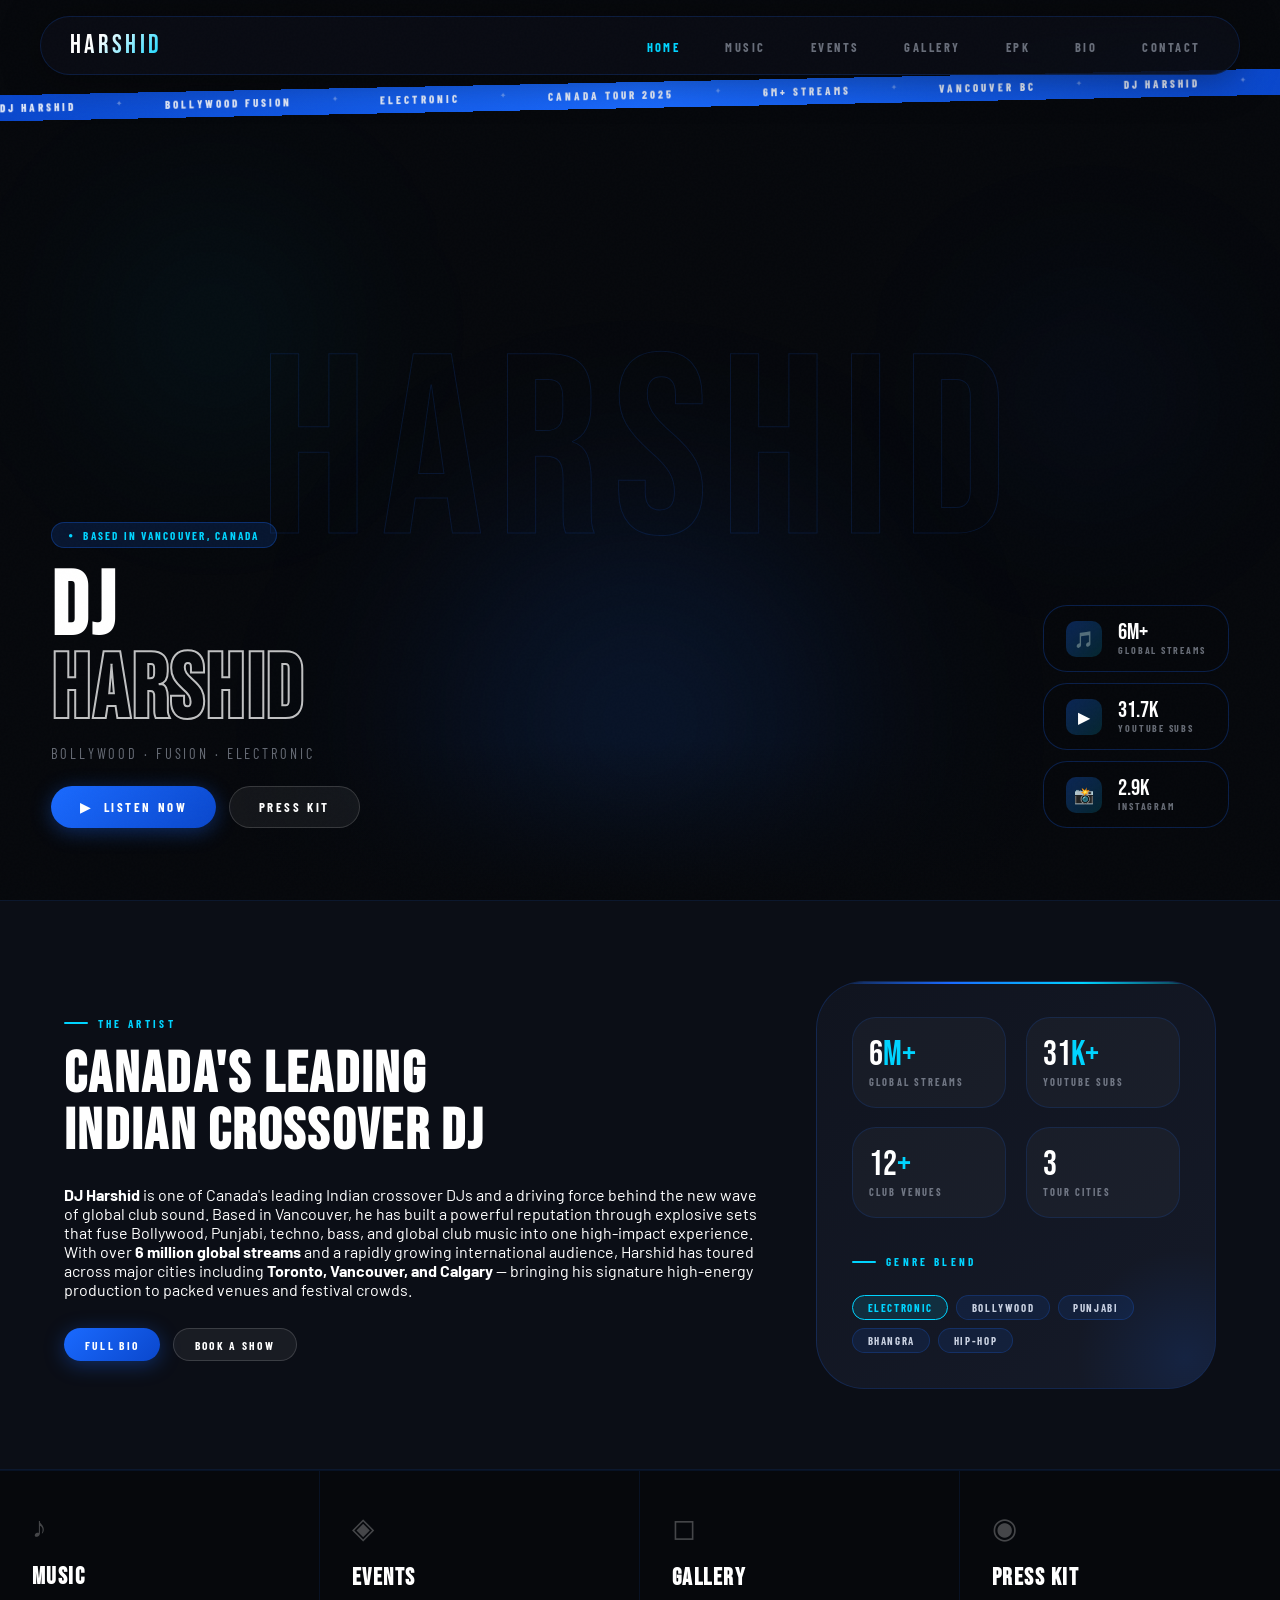
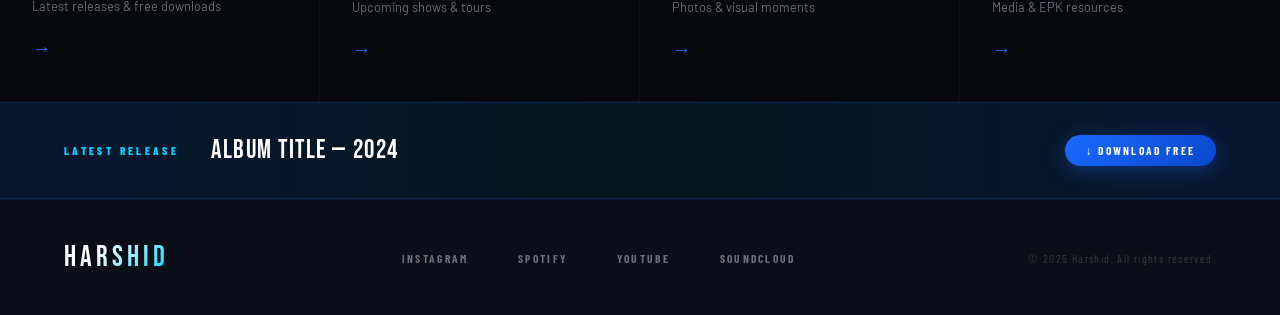
==== index.html @ 69c8a16d "Update index.html" ====
<!DOCTYPE html>
<html lang="en">
<head>
  <meta charset="UTF-8"/>
  <meta name="viewport" content="width=device-width, initial-scale=1.0"/>
  <title>HARSHID — Official</title>
  <link rel="preconnect" href="https://fonts.googleapis.com">
  <link href="https://fonts.googleapis.com/css2?family=Bebas+Neue&family=Barlow+Condensed:ital,wght@0,300;0,400;0,700;0,900;1,700&family=Barlow:wght@300;400;500;600&display=swap" rel="stylesheet">
  <style>
    :root {
      --black:  #06080c;
      --dark1:  #0b0e16;
      --dark2:  #10141f;
      --dark3:  #151a28;
      --blue:   #1a6aff;
      --blue2:  #0a47cc;
      --cyan:   #00d4ff;
      --white:  #ffffff;
      --off:    #c8d0e0;
      --dim:    rgba(200,208,224,0.5);
      --r-sm: 16px; --r-md: 24px; --r-lg: 32px; --r-xl: 48px;
    }

    *, *::before, *::after { box-sizing: border-box; margin: 0; padding: 0; }
    html { scroll-behavior: smooth; }

    body {
      background: var(--black);
      color: var(--white);
      font-family: 'Barlow', sans-serif;
      overflow-x: hidden;
      -webkit-font-smoothing: antialiased;
    }

    body::after {
      content: '';
      position: fixed; inset: 0;
      background-image: url("data:image/svg+xml,%3Csvg viewBox='0 0 512 512' xmlns='http://www.w3.org/2000/svg'%3E%3Cfilter id='n'%3E%3CfeTurbulence type='fractalNoise' baseFrequency='0.8' numOctaves='4' stitchTiles='stitch'/%3E%3C/filter%3E%3Crect width='100%25' height='100%25' filter='url(%23n)' opacity='0.035'/%3E%3C/svg%3E");
      pointer-events: none; z-index: 9999; opacity: 0.45;
    }

    /* ── NAVBAR ── */
    nav { position: fixed; top: 0; left: 0; right: 0; z-index: 1000; padding: 1rem 2rem; }
    .nav-inner {
      max-width: 1200px; margin: 0 auto;
      background: rgba(11,14,22,0.78);
      backdrop-filter: blur(28px); -webkit-backdrop-filter: blur(28px);
      border: 1px solid rgba(26,106,255,0.18);
      border-radius: var(--r-xl);
      padding: .8rem 1.8rem;
      display: flex; align-items: center; justify-content: space-between;
      box-shadow: 0 4px 40px rgba(0,0,0,0.4);
    }
    .nav-logo { font-family: 'Bebas Neue', sans-serif; font-size: 1.6rem; letter-spacing: 0.14em; background: linear-gradient(135deg, #fff 30%, var(--cyan)); -webkit-background-clip: text; -webkit-text-fill-color: transparent; background-clip: text; }
    .nav-links { display: flex; gap: 1.6rem; list-style: none; }
    .nav-links a { text-decoration: none; color: var(--dim); font-family: 'Barlow Condensed', sans-serif; font-size: 0.78rem; font-weight: 700; letter-spacing: 0.2em; text-transform: uppercase; transition: color .2s; padding: .3rem .6rem; border-radius: 8px; }
    .nav-links a:hover { color: var(--white); background: rgba(255,255,255,0.05); }
    .nav-links a.active { color: var(--cyan); }
    .nav-toggle { display: none; background: rgba(255,255,255,0.06); border: 1px solid rgba(255,255,255,0.1); border-radius: 12px; color: var(--white); font-size: 1.1rem; padding: .4rem .7rem; cursor: pointer; }

    /* ══════════════════════════════
       HERO — full screen video bg
    ══════════════════════════════ */
    .hero {
      position: relative;
      min-height: 100vh;
      display: flex;
      align-items: flex-end;
      overflow: hidden;
    }

    /* VIDEO fills entire hero */
    .hero-video {
      position: absolute; inset: 0; z-index: 0;
    }
    .hero-video video {
      width: 100%; height: 100%;
      object-fit: cover;
      display: block;
    }
    /* placeholder shown when no video file is set */
    .hero-video-placeholder {
      position: absolute; inset: 0;
      background: linear-gradient(160deg, #0b0e16 0%, #0d1020 40%, #0a0f1e 100%);
      display: flex; flex-direction: column;
      align-items: center; justify-content: center; gap: 1rem;
    }
    .hero-video-placeholder .ph-icon { font-size: 3.5rem; opacity: 0.12; }
    .hero-video-placeholder .ph-text {
      font-family: 'Barlow Condensed', sans-serif;
      font-size: 0.65rem; letter-spacing: 0.3em;
      text-transform: uppercase; color: rgba(255,255,255,0.15);
    }

    /* dark gradient overlay so text stays readable */
    .hero-overlay {
      position: absolute; inset: 0; z-index: 1;
      background:
        linear-gradient(to top,  rgba(6,8,12,0.92) 0%,  rgba(6,8,12,0.55) 45%, rgba(6,8,12,0.2) 100%),
        linear-gradient(to right, rgba(6,8,12,0.7) 0%, transparent 50%),
        linear-gradient(to left,  rgba(6,8,12,0.6) 0%, transparent 50%);
    }

    /* ambient blobs on top of video */
    .blob { position: absolute; border-radius: 50%; filter: blur(90px); pointer-events: none; }
    .blob-1 { width: 600px; height: 600px; background: radial-gradient(circle, rgba(26,106,255,0.18) 0%, transparent 70%); bottom: -120px; left: 50%; transform: translateX(-50%); z-index: 2; }
    .blob-2 { width: 300px; height: 300px; background: radial-gradient(circle, rgba(0,212,255,0.1) 0%, transparent 70%); top: 20%; left: 5%; z-index: 2; animation: blobDrift 8s ease-in-out infinite alternate; }
    .blob-3 { width: 250px; height: 250px; background: radial-gradient(circle, rgba(26,106,255,0.12) 0%, transparent 70%); top: 30%; right: 5%; z-index: 2; animation: blobDrift 10s ease-in-out infinite alternate-reverse; }
    @keyframes blobDrift { from { transform: translateY(0) scale(1); } to { transform: translateY(-30px) scale(1.05); } }

    /* ghost background name */
    .hero-bg-name {
      position: absolute; top: 50%; left: 50%;
      transform: translate(-50%, -48%);
      font-family: 'Bebas Neue', sans-serif;
      font-size: clamp(100px, 20vw, 260px);
      color: transparent;
      -webkit-text-stroke: 1px rgba(26,106,255,0.14);
      white-space: nowrap; pointer-events: none; z-index: 3;
      letter-spacing: 0.05em; animation: bgIn 1.4s .1s both;
    }
    @keyframes bgIn { from { opacity: 0; letter-spacing: 0.25em; } to { opacity: 1; letter-spacing: 0.05em; } }

    /* marquee */
    .marquee-wrap { position: absolute; top: 82px; left: 0; right: 0; overflow: hidden; z-index: 10; transform: rotate(-1.2deg); }
    .marquee-inner { background: linear-gradient(90deg, var(--blue2), var(--blue), var(--blue2)); padding: .4rem 0; }
    .marquee-track { display: flex; gap: 2.5rem; animation: scroll 22s linear infinite; white-space: nowrap; width: max-content; }
    .marquee-track span { font-family: 'Barlow Condensed', sans-serif; font-size: 0.68rem; font-weight: 800; letter-spacing: 0.28em; text-transform: uppercase; color: rgba(255,255,255,0.9); flex-shrink: 0; }
    .marquee-track .dot { color: rgba(255,255,255,0.35); font-size: 0.45rem; }
    @keyframes scroll { from { transform: translateX(0); } to { transform: translateX(-50%); } }

    /* LEFT panel — text over video */
    .hero-left { position: relative; z-index: 5; padding: 0 4vw 8vh; animation: slideL 1s .7s both; }
    @keyframes slideL { from { opacity: 0; transform: translateX(-24px); } to { opacity: 1; transform: translateX(0); } }
    .hero-tag { display: inline-flex; align-items: center; gap: .5rem; background: rgba(26,106,255,0.15); border: 1px solid rgba(26,106,255,0.3); border-radius: 100px; padding: .35rem 1rem; font-family: 'Barlow Condensed', sans-serif; font-size: 0.7rem; font-weight: 700; letter-spacing: 0.2em; text-transform: uppercase; color: var(--cyan); margin-bottom: 1.2rem; }
    .hero-tag::before { content: '●'; font-size: 0.5rem; color: var(--cyan); animation: pulse 2s infinite; }
    @keyframes pulse { 0%,100%{opacity:1} 50%{opacity:0.2} }
    .hero-left h1 { font-family: 'Bebas Neue', sans-serif; font-size: clamp(3.5rem, 7vw, 6.5rem); line-height: 0.92; letter-spacing: 0.03em; }
    .hero-left h1 .solid { color: var(--white); }
    .hero-left h1 .outline { -webkit-text-stroke: 2px rgba(255,255,255,0.75); color: transparent; display: block; }
    .hero-left .sub { font-family: 'Barlow Condensed', sans-serif; font-size: 0.9rem; font-weight: 400; letter-spacing: 0.2em; text-transform: uppercase; color: var(--dim); margin-top: .8rem; }
    .hero-btns { display: flex; gap: .8rem; margin-top: 1.5rem; flex-wrap: wrap; }

    /* RIGHT panel — stat cards */
    .hero-right { position: absolute; right: 4vw; bottom: 8vh; z-index: 5; display: flex; flex-direction: column; gap: .7rem; animation: slideR 1s .8s both; }
    @keyframes slideR { from { opacity: 0; transform: translateX(24px); } to { opacity: 1; transform: translateX(0); } }
    .stat-card { background: rgba(6,8,12,0.55); border: 1px solid rgba(26,106,255,0.25); border-radius: var(--r-md); padding: .9rem 1.4rem; backdrop-filter: blur(24px); -webkit-backdrop-filter: blur(24px); display: flex; align-items: center; gap: 1rem; transition: border-color .3s, box-shadow .3s; min-width: 175px; }
    .stat-card:hover { border-color: rgba(0,212,255,0.45); box-shadow: 0 0 28px rgba(0,212,255,0.12); }
    .stat-icon { width: 36px; height: 36px; background: linear-gradient(135deg, rgba(26,106,255,0.3), rgba(0,212,255,0.15)); border-radius: 10px; display: flex; align-items: center; justify-content: center; font-size: 1rem; flex-shrink: 0; }
    .stat-num { font-family: 'Bebas Neue', sans-serif; font-size: 1.45rem; line-height: 1; color: var(--white); display: block; }
    .stat-lbl { font-family: 'Barlow Condensed', sans-serif; font-size: 0.62rem; font-weight: 700; letter-spacing: 0.18em; text-transform: uppercase; color: var(--dim); display: block; }

    /* bottom fade */
    .hero-floor { position: absolute; bottom: 0; left: 0; right: 0; height: 160px; background: linear-gradient(to top, var(--black), transparent); z-index: 4; pointer-events: none; }

    /* ── BUTTONS ── */
    .btn { display: inline-flex; align-items: center; gap: .5rem; padding: .75rem 1.8rem; font-family: 'Barlow Condensed', sans-serif; font-size: 0.8rem; font-weight: 700; letter-spacing: 0.2em; text-transform: uppercase; text-decoration: none; cursor: pointer; border: none; border-radius: 100px; transition: all .25s; }
    .btn-blue { background: linear-gradient(135deg, var(--blue), var(--blue2)); color: var(--white); box-shadow: 0 4px 20px rgba(26,106,255,0.35); }
    .btn-blue:hover { background: linear-gradient(135deg, var(--cyan), var(--blue)); box-shadow: 0 6px 30px rgba(0,212,255,0.4); transform: translateY(-2px); }
    .btn-ghost { background: rgba(255,255,255,0.06); border: 1px solid rgba(255,255,255,0.15); color: var(--white); }
    .btn-ghost:hover { background: rgba(255,255,255,0.1); border-color: rgba(0,212,255,0.4); color: var(--cyan); transform: translateY(-2px); }
    .btn-sm { padding: .55rem 1.3rem; font-size: 0.72rem; }

    /* ── SECTIONS ── */
    .section { padding: 5rem 5vw; position: relative; }
    .section-max { max-width: 1200px; margin: 0 auto; }
    .s-eyebrow { display: inline-flex; align-items: center; gap: .6rem; font-family: 'Barlow Condensed', sans-serif; font-size: 0.7rem; font-weight: 700; letter-spacing: 0.3em; text-transform: uppercase; color: var(--cyan); margin-bottom: 1rem; }
    .s-eyebrow::before { content:''; width:24px; height:2px; background: var(--cyan); border-radius:2px; }
    .s-title { font-family: 'Bebas Neue', sans-serif; font-size: clamp(2.2rem, 4.5vw, 3.8rem); letter-spacing: 0.04em; line-height: 1; }

    /* ── BIO ── */
    .bio-section { background: var(--dark1); border-top: 1px solid rgba(26,106,255,0.1); border-bottom: 1px solid rgba(26,106,255,0.1); }
    .bio-grid { display: grid; grid-template-columns: 1fr 400px; gap: 3rem; align-items: center; }
    .bio-text p { font-size: 0.97rem; line-height: 1.9; color: var(--off); margin-bottom: 1rem; }
    .bio-text p strong { color: var(--white); font-weight: 600; }
    .bio-card { background: linear-gradient(145deg, var(--dark2), var(--dark3)); border: 1px solid rgba(26,106,255,0.2); border-radius: var(--r-xl); padding: 2.2rem; position: relative; overflow: hidden; }
    .bio-card::before { content: ''; position: absolute; top: 0; left: 0; right: 0; height: 2px; background: linear-gradient(90deg, transparent, var(--blue), var(--cyan), transparent); }
    .bio-card::after { content: ''; position: absolute; bottom: -80px; right: -80px; width: 220px; height: 220px; background: radial-gradient(circle, rgba(26,106,255,0.12) 0%, transparent 70%); border-radius: 50%; pointer-events: none; }
    .stats-2x2 { display: grid; grid-template-columns: 1fr 1fr; gap: 1.2rem; margin-bottom: 1.8rem; }
    .stat-box { background: rgba(255,255,255,0.03); border: 1px solid rgba(26,106,255,0.15); border-radius: var(--r-md); padding: 1.2rem 1rem; }
    .stat-box .n { font-family: 'Bebas Neue', sans-serif; font-size: 2.2rem; line-height: 1; color: var(--white); display: block; }
    .stat-box .n em { color: var(--cyan); font-style: normal; }
    .stat-box .l { font-family: 'Barlow Condensed', sans-serif; font-size: 0.65rem; font-weight: 700; letter-spacing: 0.2em; text-transform: uppercase; color: var(--dim); display: block; margin-top: .2rem; }
    .tags-row { display: flex; flex-wrap: wrap; gap: .5rem; margin-top: 1rem; }
    .tag-pill { padding: .3rem .9rem; background: rgba(26,106,255,0.1); border: 1px solid rgba(26,106,255,0.22); border-radius: 100px; font-family: 'Barlow Condensed', sans-serif; font-size: 0.68rem; font-weight: 700; letter-spacing: 0.15em; text-transform: uppercase; color: var(--off); }
    .tag-pill.active { background: rgba(0,212,255,0.12); border-color: var(--cyan); color: var(--cyan); }

    /* ── QUICK LINKS ── */
    .quick-grid { display: grid; grid-template-columns: repeat(4, 1fr); gap: 0; border-top: 1px solid rgba(26,106,255,0.1); border-bottom: 1px solid rgba(26,106,255,0.1); background: var(--black); }
    .quick-card { padding: 2.5rem 2rem; text-decoration: none; color: var(--white); border-right: 1px solid rgba(26,106,255,0.1); position: relative; overflow: hidden; transition: background .3s; }
    .quick-card:last-child { border-right: none; }
    .quick-card:hover { background: rgba(26,106,255,0.06); }
    .quick-card::after { content: ''; position: absolute; bottom: 0; left: 0; right: 0; height: 2px; background: linear-gradient(90deg, var(--blue), var(--cyan)); transform: scaleX(0); transform-origin: left; transition: transform .35s; }
    .quick-card:hover::after { transform: scaleX(1); }
    .qc-icon { font-size: 1.8rem; opacity: 0.25; margin-bottom: 1rem; display: block; font-family: 'Bebas Neue', sans-serif; }
    .quick-card h3 { font-family: 'Bebas Neue', sans-serif; font-size: 1.5rem; letter-spacing: 0.06em; margin-bottom: .4rem; }
    .quick-card p { font-size: 0.8rem; color: var(--dim); line-height: 1.5; }
    .qc-arrow { display: block; margin-top: 1.2rem; font-size: 1.2rem; color: var(--blue); transition: transform .25s; }
    .quick-card:hover .qc-arrow { transform: translateX(6px); }

    /* ── LATEST RELEASE ── */
    .latest-strip { background: linear-gradient(90deg, rgba(26,106,255,0.15), rgba(0,212,255,0.08), rgba(26,106,255,0.15)); border-top: 1px solid rgba(26,106,255,0.2); border-bottom: 1px solid rgba(26,106,255,0.2); padding: 2rem 5vw; display: flex; align-items: center; gap: 2rem; flex-wrap: wrap; }
    .ls-label { font-family: 'Barlow Condensed', sans-serif; font-size: 0.7rem; font-weight: 800; letter-spacing: 0.3em; text-transform: uppercase; color: var(--cyan); }
    .ls-title { font-family: 'Bebas Neue', sans-serif; font-size: 1.6rem; letter-spacing: 0.06em; color: var(--white); flex: 1; }

    /* ── FOOTER ── */
    footer { background: var(--dark1); border-top: 1px solid rgba(26,106,255,0.1); padding: 2.5rem 5vw; }
    .footer-inner { max-width: 1200px; margin: 0 auto; display: flex; align-items: center; justify-content: space-between; flex-wrap: wrap; gap: 1.5rem; }
    .footer-logo { font-family: 'Bebas Neue', sans-serif; font-size: 1.8rem; letter-spacing: 0.14em; background: linear-gradient(135deg, #fff 30%, var(--cyan)); -webkit-background-clip: text; -webkit-text-fill-color: transparent; background-clip: text; }
    .footer-links { display: flex; gap: 1.5rem; flex-wrap: wrap; }
    .footer-links a { font-family: 'Barlow Condensed', sans-serif; font-size: 0.72rem; font-weight: 700; letter-spacing: 0.2em; text-transform: uppercase; color: var(--dim); text-decoration: none; padding: .4rem .8rem; border-radius: 100px; transition: all .2s; }
    .footer-links a:hover { color: var(--cyan); background: rgba(0,212,255,0.08); }
    .footer-copy { font-size: 0.72rem; color: rgba(255,255,255,0.18); font-family: 'Barlow Condensed', sans-serif; letter-spacing: 0.12em; }

    /* ── REVEAL ── */
    .reveal { opacity: 0; transform: translateY(24px); transition: opacity .7s, transform .7s; }
    .reveal.in { opacity: 1; transform: none; }

    /* ── MOBILE ── */
    @media (max-width: 960px) {
      .nav-links { display: none; flex-direction: column; position: fixed; top: 0; right: 0; bottom: 0; width: 260px; background: rgba(6,8,12,0.97); backdrop-filter: blur(30px); padding: 5rem 1.5rem 2rem; gap: 0.5rem; border-left: 1px solid rgba(26,106,255,0.15); z-index: 999; }
      .nav-links.open { display: flex; }
      .nav-toggle { display: block; }
      .bio-grid { grid-template-columns: 1fr; }
      .quick-grid { grid-template-columns: repeat(2, 1fr); }
      .hero-right { position: static; padding: 1.5rem 4vw 4vh; flex-direction: row; flex-wrap: wrap; }
      .hero-right .stat-card { min-width: 0; flex: 1; }
      .hero { align-items: stretch; flex-direction: column; justify-content: flex-end; }
    }
    @media (max-width: 640px) {
      .hero { min-height: 100svh; }
      .hero-left { padding: 0 1.2rem 2rem; }
      .hero-right { padding: 0 1.2rem 2.5rem; }
      .hero-bg-name { font-size: 80px; }
      .hero-btns { flex-direction: column; }
      .quick-grid { grid-template-columns: 1fr 1fr; }
      .section { padding: 3.5rem 1.2rem; }
      nav { padding: .8rem 1rem; }
      footer { padding: 2rem 1.2rem; }
      .footer-inner { flex-direction: column; align-items: flex-start; gap: 1rem; }
      .ls-title { font-size: 1.2rem; }
    }
  </style>
</head>
<body>

  <!-- ═══ NAVBAR ═══ -->
  <nav>
    <div class="nav-inner">
      <div class="nav-logo">HARSHID</div>
      <button class="nav-toggle" id="navToggle">☰</button>
      <ul class="nav-links" id="navLinks">
        <li><a href="index.html" class="active">Home</a></li>
        <li><a href="music.html">Music</a></li>
        <li><a href="events.html">Events</a></li>
        <li><a href="gallery.html">Gallery</a></li>
        <li><a href="epk.html">EPK</a></li>
        <li><a href="bio.html">Bio</a></li>
        <li><a href="contact.html">Contact</a></li>
      </ul>
    </div>
  </nav>

  <!-- ═══ 1. HERO — full-screen video background ═══ -->
  <section class="hero">

    <!-- ▸ VIDEO BACKGROUND
         Replace the src below with your video file path or URL.
         e.g. src="hero.mp4"  or  src="https://yourcdn.com/hero.mp4"
         The video fills the entire screen behind all content.
    -->
    <div class="hero-video">
      <video autoplay muted loop playsinline>
        <source src="hero.mp4" type="video/mp4">
      </video>
      <!-- shown only when no video is loaded -->
    </div>

    <!-- dark gradient so text stays readable -->
    <div class="hero-overlay"></div>

    <!-- ambient glow blobs -->
    <div class="blob blob-1"></div>
    <div class="blob blob-2"></div>
    <div class="blob blob-3"></div>

    <!-- ghost name watermark -->
    <div class="hero-bg-name">HARSHID</div>

    <!-- blue scrolling marquee -->
    <div class="marquee-wrap">
      <div class="marquee-inner">
        <div class="marquee-track">
          <span>DJ Harshid</span><span class="dot">✦</span>
          <span>Bollywood Fusion</span><span class="dot">✦</span>
          <span>Electronic</span><span class="dot">✦</span>
          <span>Canada Tour 2025</span><span class="dot">✦</span>
          <span>6M+ Streams</span><span class="dot">✦</span>
          <span>Vancouver BC</span><span class="dot">✦</span>
          <span>DJ Harshid</span><span class="dot">✦</span>
          <span>Bollywood Fusion</span><span class="dot">✦</span>
          <span>Electronic</span><span class="dot">✦</span>
          <span>Canada Tour 2025</span><span class="dot">✦</span>
          <span>6M+ Streams</span><span class="dot">✦</span>
          <span>Vancouver BC</span><span class="dot">✦</span>
        </div>
      </div>
    </div>

    <!-- LEFT: name + CTA (over video) -->
    <div class="hero-left">
      <div class="hero-tag">Based in Vancouver, Canada</div>
      <h1>
        <span class="solid">DJ</span>
        <span class="outline">HARSHID</span>
      </h1>
      <p class="sub">Bollywood · Fusion · Electronic</p>
      <div class="hero-btns">
        <a href="music.html" class="btn btn-blue">▶ &nbsp;Listen Now</a>
        <a href="epk.html" class="btn btn-ghost">Press Kit</a>
      </div>
    </div>

    <!-- RIGHT: stat cards (over video) -->
    <div class="hero-right">
      <div class="stat-card">
        <div class="stat-icon">🎵</div>
        <div><span class="stat-num">6M+</span><span class="stat-lbl">Global Streams</span></div>
      </div>
      <div class="stat-card">
        <div class="stat-icon">▶</div>
        <div><span class="stat-num">31.7K</span><span class="stat-lbl">YouTube Subs</span></div>
      </div>
      <div class="stat-card">
        <div class="stat-icon">📸</div>
        <div><span class="stat-num">2.9K</span><span class="stat-lbl">Instagram</span></div>
      </div>
    </div>

    <div class="hero-floor"></div>
  </section>

  <!-- ═══ 2. BIO ═══ -->
  <section class="section bio-section">
    <div class="section-max">
      <div class="bio-grid">
        <div class="reveal">
          <div class="s-eyebrow">The Artist</div>
          <h2 class="s-title" style="margin-bottom:1.5rem">Canada's Leading<br>Indian Crossover DJ</h2>
          <p>
            <strong>DJ Harshid</strong> is one of Canada's leading Indian crossover DJs and a driving force behind the new wave of global club sound. Based in Vancouver, he has built a powerful reputation through explosive sets that fuse Bollywood, Punjabi, techno, bass, and global club music into one high-impact experience.
          </p>
          <p>
            With over <strong>6 million global streams</strong> and a rapidly growing international audience, Harshid has toured across major cities including <strong>Toronto, Vancouver, and Calgary</strong> — bringing his signature high-energy production to packed venues and festival crowds.
          </p>
          <div style="display:flex;gap:.8rem;margin-top:1.8rem;flex-wrap:wrap;">
            <a href="bio.html" class="btn btn-blue btn-sm">Full Bio</a>
            <a href="contact.html" class="btn btn-ghost btn-sm">Book a Show</a>
          </div>
        </div>
        <div class="bio-card reveal">
          <div class="stats-2x2">
            <div class="stat-box"><span class="n">6<em>M+</em></span><span class="l">Global Streams</span></div>
            <div class="stat-box"><span class="n">31<em>K+</em></span><span class="l">YouTube Subs</span></div>
            <div class="stat-box"><span class="n">12<em>+</em></span><span class="l">Club Venues</span></div>
            <div class="stat-box"><span class="n">3</span><span class="l">Tour Cities</span></div>
          </div>
          <div class="s-eyebrow" style="margin-bottom:.7rem">Genre Blend</div>
          <div class="tags-row">
            <span class="tag-pill active">Electronic</span>
            <span class="tag-pill">Bollywood</span>
            <span class="tag-pill">Punjabi</span>
            <span class="tag-pill">Bhangra</span>
            <span class="tag-pill">Hip-Hop</span>
          </div>
        </div>
      </div>
    </div>
  </section>

  <!-- ═══ 3. QUICK LINKS ═══ -->
  <section class="quick-grid">
    <a href="music.html" class="quick-card">
      <div class="qc-icon">♪</div>
      <h3>Music</h3>
      <p>Latest releases & free downloads</p>
      <span class="qc-arrow">→</span>
    </a>
    <a href="events.html" class="quick-card">
      <div class="qc-icon">◈</div>
      <h3>Events</h3>
      <p>Upcoming shows & tours</p>
      <span class="qc-arrow">→</span>
    </a>
    <a href="gallery.html" class="quick-card">
      <div class="qc-icon">◻</div>
      <h3>Gallery</h3>
      <p>Photos & visual moments</p>
      <span class="qc-arrow">→</span>
    </a>
    <a href="epk.html" class="quick-card">
      <div class="qc-icon">◉</div>
      <h3>Press Kit</h3>
      <p>Media & EPK resources</p>
      <span class="qc-arrow">→</span>
    </a>
  </section>

  <!-- ═══ 4. LATEST RELEASE ═══ -->
  <section class="latest-strip">
    <div class="ls-label">Latest Release</div>
    <div class="ls-title">Album Title — 2024</div>
    <a href="music.html" class="btn btn-blue btn-sm">↓ Download Free</a>
  </section>

  <!-- ═══ 5. FOOTER ═══ -->
  <footer>
    <div class="footer-inner">
      <div class="footer-logo">HARSHID</div>
      <div class="footer-links">
        <a href="#">Instagram</a>
        <a href="#">Spotify</a>
        <a href="#">YouTube</a>
        <a href="#">SoundCloud</a>
      </div>
      <p class="footer-copy">© 2025 Harshid. All rights reserved.</p>
    </div>
  </footer>

  <script>
    const toggle = document.getElementById('navToggle');
    const links  = document.getElementById('navLinks');
    toggle.addEventListener('click', () => links.classList.toggle('open'));
    links.querySelectorAll('a').forEach(a => a.addEventListener('click', () => links.classList.remove('open')));

    // Hide placeholder once video actually loads
    document.querySelectorAll('.hero-video video').forEach(v => {
      if (v.src || v.querySelector('source')) {
        v.addEventListener('canplay', () => {
          const ph = v.closest('.hero-video').querySelector('.hero-video-placeholder');
          if (ph) ph.style.display = 'none';
        });
      }
    });

    const obs = new IntersectionObserver(entries => {
      entries.forEach(e => { if (e.isIntersecting) { e.target.classList.add('in'); obs.unobserve(e.target); } });
    }, { threshold: 0.08 });
    document.querySelectorAll('.reveal').forEach(el => obs.observe(el));
  </script>
</body>
</html>
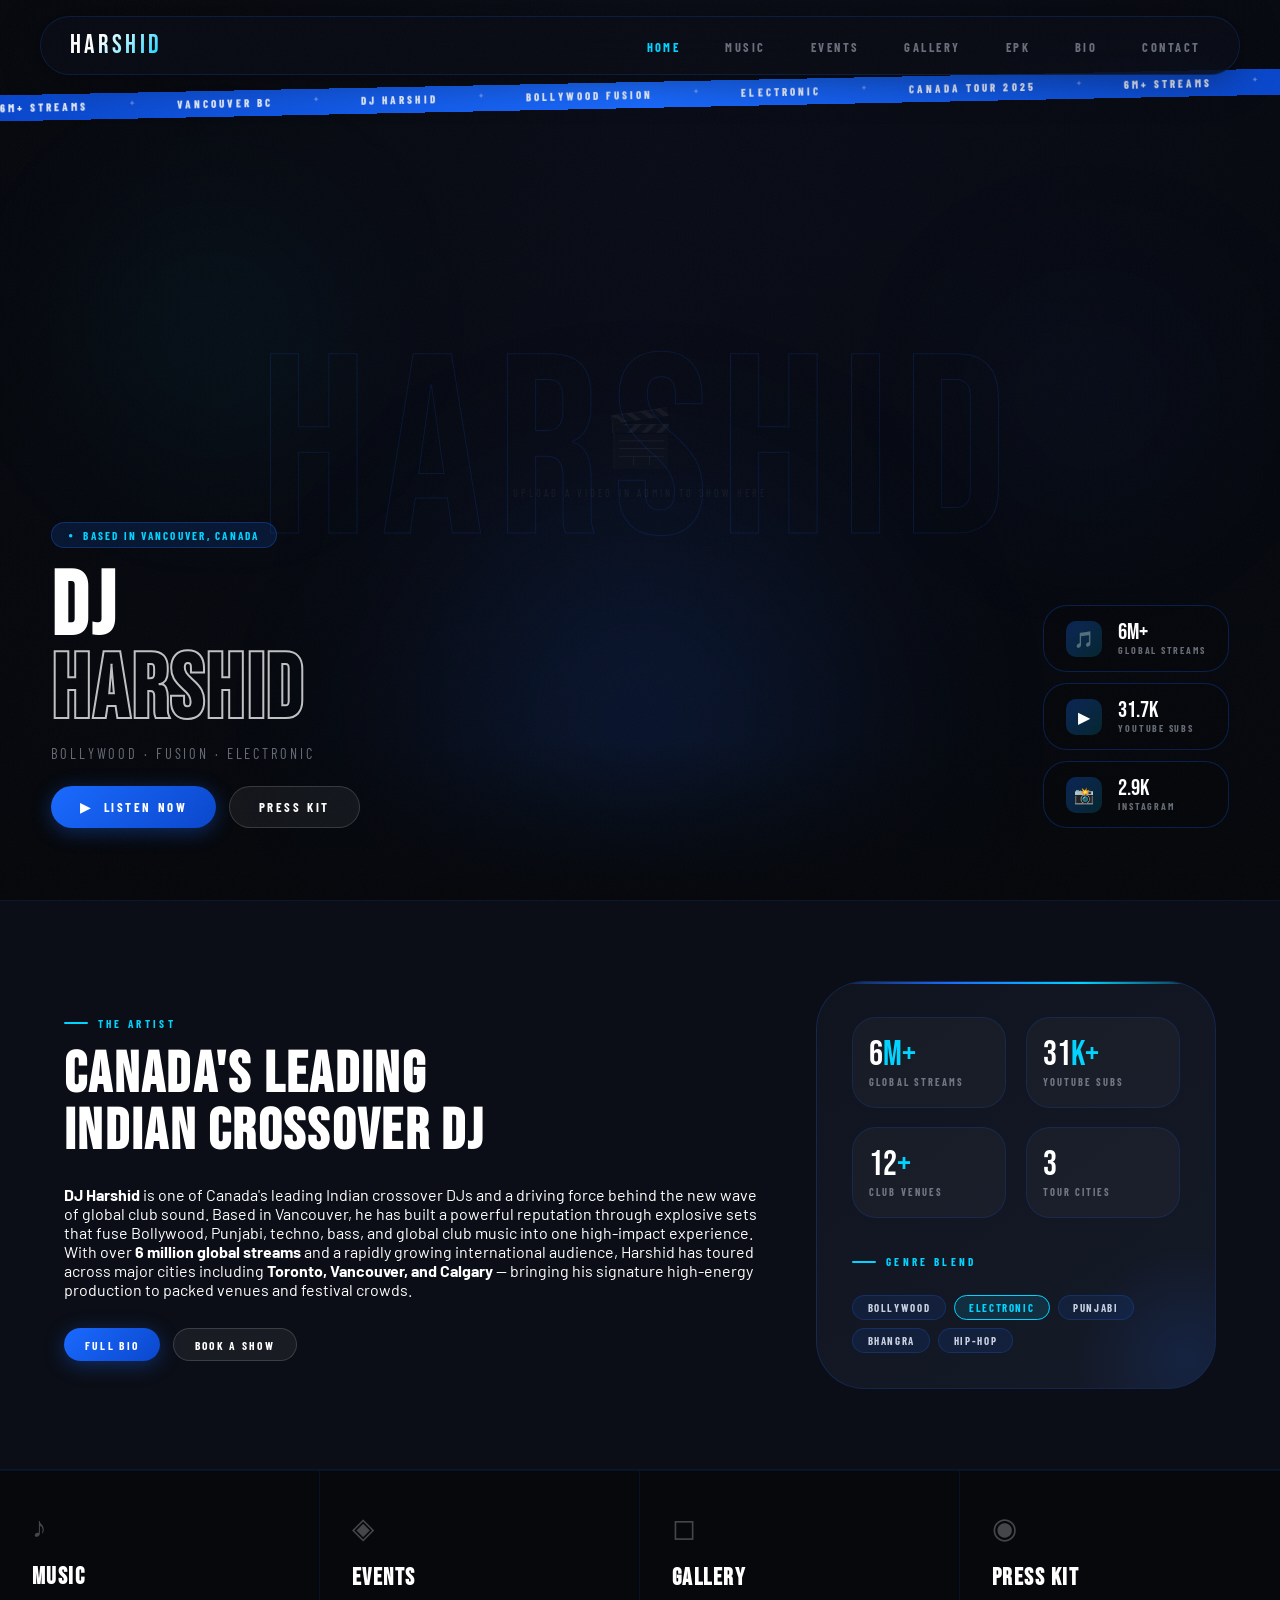
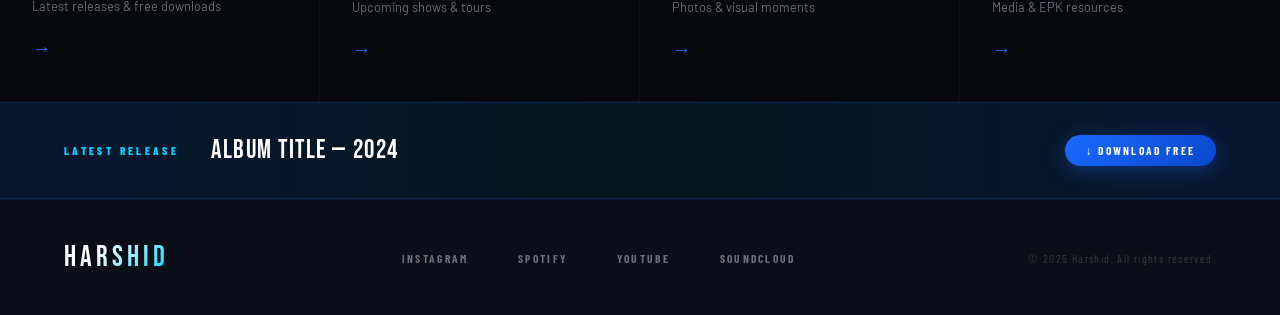
==== commit bb4c015f: "Add files via upload" ====
--- a/index.html
+++ b/index.html
@@ -51,12 +51,34 @@
       display: flex; align-items: center; justify-content: space-between;
       box-shadow: 0 4px 40px rgba(0,0,0,0.4);
     }
-    .nav-logo { font-family: 'Bebas Neue', sans-serif; font-size: 1.6rem; letter-spacing: 0.14em; background: linear-gradient(135deg, #fff 30%, var(--cyan)); -webkit-background-clip: text; -webkit-text-fill-color: transparent; background-clip: text; }
+    .nav-logo { font-family: 'Bebas Neue', sans-serif; font-size: 1.6rem; letter-spacing: 0.14em; background: linear-gradient(135deg, #fff 30%, var(--cyan)); -webkit-background-clip: text; -webkit-text-fill-color: transparent; background-clip: text; text-decoration: none; }
     .nav-links { display: flex; gap: 1.6rem; list-style: none; }
     .nav-links a { text-decoration: none; color: var(--dim); font-family: 'Barlow Condensed', sans-serif; font-size: 0.78rem; font-weight: 700; letter-spacing: 0.2em; text-transform: uppercase; transition: color .2s; padding: .3rem .6rem; border-radius: 8px; }
     .nav-links a:hover { color: var(--white); background: rgba(255,255,255,0.05); }
     .nav-links a.active { color: var(--cyan); }
-    .nav-toggle { display: none; background: rgba(255,255,255,0.06); border: 1px solid rgba(255,255,255,0.1); border-radius: 12px; color: var(--white); font-size: 1.1rem; padding: .4rem .7rem; cursor: pointer; }
+    /* hamburger */
+    .nav-toggle {
+      display: none;
+      background: rgba(255,255,255,0.06);
+      border: 1px solid rgba(255,255,255,0.1);
+      border-radius: 12px;
+      color: var(--white);
+      font-size: 1.3rem;
+      padding: .4rem .75rem;
+      cursor: pointer;
+      line-height: 1;
+      transition: background .2s;
+      z-index: 1001;
+    }
+    .nav-toggle:hover { background: rgba(255,255,255,0.12); }
+    /* mobile overlay */
+    .nav-overlay {
+      display: none;
+      position: fixed; inset: 0;
+      background: rgba(0,0,0,0.5);
+      z-index: 998;
+    }
+    .nav-overlay.open { display: block; }
 
     /* ══════════════════════════════
        HERO — full screen video bg
@@ -69,7 +91,6 @@
       overflow: hidden;
     }
 
-    /* VIDEO fills entire hero */
     .hero-video {
       position: absolute; inset: 0; z-index: 0;
     }
@@ -78,7 +99,6 @@
       object-fit: cover;
       display: block;
     }
-    /* placeholder shown when no video file is set */
     .hero-video-placeholder {
       position: absolute; inset: 0;
       background: linear-gradient(160deg, #0b0e16 0%, #0d1020 40%, #0a0f1e 100%);
@@ -92,7 +112,6 @@
       text-transform: uppercase; color: rgba(255,255,255,0.15);
     }
 
-    /* dark gradient overlay so text stays readable */
     .hero-overlay {
       position: absolute; inset: 0; z-index: 1;
       background:
@@ -101,14 +120,12 @@
         linear-gradient(to left,  rgba(6,8,12,0.6) 0%, transparent 50%);
     }
 
-    /* ambient blobs on top of video */
     .blob { position: absolute; border-radius: 50%; filter: blur(90px); pointer-events: none; }
     .blob-1 { width: 600px; height: 600px; background: radial-gradient(circle, rgba(26,106,255,0.18) 0%, transparent 70%); bottom: -120px; left: 50%; transform: translateX(-50%); z-index: 2; }
     .blob-2 { width: 300px; height: 300px; background: radial-gradient(circle, rgba(0,212,255,0.1) 0%, transparent 70%); top: 20%; left: 5%; z-index: 2; animation: blobDrift 8s ease-in-out infinite alternate; }
     .blob-3 { width: 250px; height: 250px; background: radial-gradient(circle, rgba(26,106,255,0.12) 0%, transparent 70%); top: 30%; right: 5%; z-index: 2; animation: blobDrift 10s ease-in-out infinite alternate-reverse; }
     @keyframes blobDrift { from { transform: translateY(0) scale(1); } to { transform: translateY(-30px) scale(1.05); } }
 
-    /* ghost background name */
     .hero-bg-name {
       position: absolute; top: 50%; left: 50%;
       transform: translate(-50%, -48%);
@@ -129,7 +146,7 @@
     .marquee-track .dot { color: rgba(255,255,255,0.35); font-size: 0.45rem; }
     @keyframes scroll { from { transform: translateX(0); } to { transform: translateX(-50%); } }
 
-    /* LEFT panel — text over video */
+    /* LEFT panel */
     .hero-left { position: relative; z-index: 5; padding: 0 4vw 8vh; animation: slideL 1s .7s both; }
     @keyframes slideL { from { opacity: 0; transform: translateX(-24px); } to { opacity: 1; transform: translateX(0); } }
     .hero-tag { display: inline-flex; align-items: center; gap: .5rem; background: rgba(26,106,255,0.15); border: 1px solid rgba(26,106,255,0.3); border-radius: 100px; padding: .35rem 1rem; font-family: 'Barlow Condensed', sans-serif; font-size: 0.7rem; font-weight: 700; letter-spacing: 0.2em; text-transform: uppercase; color: var(--cyan); margin-bottom: 1.2rem; }
@@ -142,15 +159,27 @@
     .hero-btns { display: flex; gap: .8rem; margin-top: 1.5rem; flex-wrap: wrap; }
 
     /* RIGHT panel — stat cards */
-    .hero-right { position: absolute; right: 4vw; bottom: 8vh; z-index: 5; display: flex; flex-direction: column; gap: .7rem; animation: slideR 1s .8s both; }
+    .hero-right {
+      position: absolute; right: 4vw; bottom: 8vh; z-index: 5;
+      display: flex; flex-direction: column; gap: .7rem;
+      animation: slideR 1s .8s both;
+    }
     @keyframes slideR { from { opacity: 0; transform: translateX(24px); } to { opacity: 1; transform: translateX(0); } }
-    .stat-card { background: rgba(6,8,12,0.55); border: 1px solid rgba(26,106,255,0.25); border-radius: var(--r-md); padding: .9rem 1.4rem; backdrop-filter: blur(24px); -webkit-backdrop-filter: blur(24px); display: flex; align-items: center; gap: 1rem; transition: border-color .3s, box-shadow .3s; min-width: 175px; }
+    .stat-card {
+      background: rgba(6,8,12,0.55);
+      border: 1px solid rgba(26,106,255,0.25);
+      border-radius: var(--r-md);
+      padding: .9rem 1.4rem;
+      backdrop-filter: blur(24px); -webkit-backdrop-filter: blur(24px);
+      display: flex; align-items: center; gap: 1rem;
+      transition: border-color .3s, box-shadow .3s;
+      min-width: 175px;
+    }
     .stat-card:hover { border-color: rgba(0,212,255,0.45); box-shadow: 0 0 28px rgba(0,212,255,0.12); }
     .stat-icon { width: 36px; height: 36px; background: linear-gradient(135deg, rgba(26,106,255,0.3), rgba(0,212,255,0.15)); border-radius: 10px; display: flex; align-items: center; justify-content: center; font-size: 1rem; flex-shrink: 0; }
-    .stat-num { font-family: 'Bebas Neue', sans-serif; font-size: 1.45rem; line-height: 1; color: var(--white); display: block; }
-    .stat-lbl { font-family: 'Barlow Condensed', sans-serif; font-size: 0.62rem; font-weight: 700; letter-spacing: 0.18em; text-transform: uppercase; color: var(--dim); display: block; }
-
-    /* bottom fade */
+    .stat-num { font-family: 'Bebas Neue', sans-serif; font-size: 1.45rem; line-height: 1; color: var(--white); display: block; white-space: nowrap; }
+    .stat-lbl { font-family: 'Barlow Condensed', sans-serif; font-size: 0.62rem; font-weight: 700; letter-spacing: 0.18em; text-transform: uppercase; color: var(--dim); display: block; white-space: nowrap; }
+
     .hero-floor { position: absolute; bottom: 0; left: 0; right: 0; height: 160px; background: linear-gradient(to top, var(--black), transparent); z-index: 4; pointer-events: none; }
 
     /* ── BUTTONS ── */
@@ -206,7 +235,7 @@
     /* ── FOOTER ── */
     footer { background: var(--dark1); border-top: 1px solid rgba(26,106,255,0.1); padding: 2.5rem 5vw; }
     .footer-inner { max-width: 1200px; margin: 0 auto; display: flex; align-items: center; justify-content: space-between; flex-wrap: wrap; gap: 1.5rem; }
-    .footer-logo { font-family: 'Bebas Neue', sans-serif; font-size: 1.8rem; letter-spacing: 0.14em; background: linear-gradient(135deg, #fff 30%, var(--cyan)); -webkit-background-clip: text; -webkit-text-fill-color: transparent; background-clip: text; }
+    .footer-logo { font-family: 'Bebas Neue', sans-serif; font-size: 1.8rem; letter-spacing: 0.14em; background: linear-gradient(135deg, #fff 30%, var(--cyan)); -webkit-background-clip: text; -webkit-text-fill-color: transparent; background-clip: text; text-decoration: none; }
     .footer-links { display: flex; gap: 1.5rem; flex-wrap: wrap; }
     .footer-links a { font-family: 'Barlow Condensed', sans-serif; font-size: 0.72rem; font-weight: 700; letter-spacing: 0.2em; text-transform: uppercase; color: var(--dim); text-decoration: none; padding: .4rem .8rem; border-radius: 100px; transition: all .2s; }
     .footer-links a:hover { color: var(--cyan); background: rgba(0,212,255,0.08); }
@@ -216,39 +245,94 @@
     .reveal { opacity: 0; transform: translateY(24px); transition: opacity .7s, transform .7s; }
     .reveal.in { opacity: 1; transform: none; }
 
-    /* ── MOBILE ── */
+    /* ══════════════════════════
+       MOBILE
+    ══════════════════════════ */
     @media (max-width: 960px) {
-      .nav-links { display: none; flex-direction: column; position: fixed; top: 0; right: 0; bottom: 0; width: 260px; background: rgba(6,8,12,0.97); backdrop-filter: blur(30px); padding: 5rem 1.5rem 2rem; gap: 0.5rem; border-left: 1px solid rgba(26,106,255,0.15); z-index: 999; }
+      .nav-toggle { display: flex; }
+      nav { padding: .8rem 1.2rem; }
+      .nav-links {
+        display: none;
+        flex-direction: column;
+        position: fixed;
+        top: 0; right: 0; bottom: 0;
+        width: 75vw; max-width: 300px;
+        background: rgba(6,8,12,0.98);
+        backdrop-filter: blur(30px);
+        padding: 5.5rem 1.8rem 2rem;
+        gap: 0.3rem;
+        border-left: 1px solid rgba(26,106,255,0.15);
+        z-index: 999;
+        overflow-y: auto;
+      }
       .nav-links.open { display: flex; }
-      .nav-toggle { display: block; }
+      .nav-links a {
+        font-size: 1rem;
+        padding: .75rem 1rem;
+        border-radius: 10px;
+        border-left: none;
+      }
+      .nav-links a:hover { background: rgba(26,106,255,0.12); color: var(--white); }
+      .nav-links a.active { background: rgba(26,106,255,0.15); color: var(--cyan); }
+
       .bio-grid { grid-template-columns: 1fr; }
       .quick-grid { grid-template-columns: repeat(2, 1fr); }
-      .hero-right { position: static; padding: 1.5rem 4vw 4vh; flex-direction: row; flex-wrap: wrap; }
-      .hero-right .stat-card { min-width: 0; flex: 1; }
+
+      /* stat cards go horizontal at bottom on tablet */
+      .hero-right {
+        position: static;
+        padding: 1rem 4vw 4vh;
+        flex-direction: row;
+        flex-wrap: wrap;
+        gap: .6rem;
+      }
+      .hero-right .stat-card {
+        min-width: 0;
+        flex: 1 1 calc(50% - .3rem);
+        padding: .7rem 1rem;
+      }
       .hero { align-items: stretch; flex-direction: column; justify-content: flex-end; }
     }
     @media (max-width: 640px) {
       .hero { min-height: 100svh; }
-      .hero-left { padding: 0 1.2rem 2rem; }
-      .hero-right { padding: 0 1.2rem 2.5rem; }
+      .hero-left { padding: 0 1.2rem 1.5rem; }
       .hero-bg-name { font-size: 80px; }
       .hero-btns { flex-direction: column; }
       .quick-grid { grid-template-columns: 1fr 1fr; }
       .section { padding: 3.5rem 1.2rem; }
-      nav { padding: .8rem 1rem; }
       footer { padding: 2rem 1.2rem; }
       .footer-inner { flex-direction: column; align-items: flex-start; gap: 1rem; }
       .ls-title { font-size: 1.2rem; }
+
+      /* stat cards: two per row on mobile */
+      .hero-right {
+        padding: 0 1rem 1.5rem;
+        flex-direction: row;
+        flex-wrap: wrap;
+        gap: .5rem;
+      }
+      .hero-right .stat-card {
+        flex: 1 1 calc(50% - .25rem);
+        min-width: 130px;
+        padding: .65rem .9rem;
+        gap: .65rem;
+      }
+      .stat-icon { width: 30px; height: 30px; font-size: .85rem; }
+      .stat-num { font-size: 1.2rem; }
+      .stat-lbl { font-size: 0.56rem; }
     }
   </style>
 </head>
 <body>
 
+  <!-- overlay for mobile nav -->
+  <div class="nav-overlay" id="navOverlay"></div>
+
   <!-- ═══ NAVBAR ═══ -->
   <nav>
     <div class="nav-inner">
-      <div class="nav-logo">HARSHID</div>
-      <button class="nav-toggle" id="navToggle">☰</button>
+      <a href="index.html" class="nav-logo" id="siteLogo">HARSHID</a>
+      <button class="nav-toggle" id="navToggle" aria-label="Menu">☰</button>
       <ul class="nav-links" id="navLinks">
         <li><a href="index.html" class="active">Home</a></li>
         <li><a href="music.html">Music</a></li>
@@ -264,76 +348,71 @@
   <!-- ═══ 1. HERO — full-screen video background ═══ -->
   <section class="hero">
 
-    <!-- ▸ VIDEO BACKGROUND
-         Replace the src below with your video file path or URL.
-         e.g. src="hero.mp4"  or  src="https://yourcdn.com/hero.mp4"
-         The video fills the entire screen behind all content.
-    -->
     <div class="hero-video">
-      <video autoplay muted loop playsinline>
+      <video autoplay muted loop playsinline id="heroBgVideo">
         <source src="hero.mp4" type="video/mp4">
       </video>
-      <!-- shown only when no video is loaded -->
-    </div>
-
-    <!-- dark gradient so text stays readable -->
+      <div class="hero-video-placeholder" id="heroPlaceholder">
+        <div class="ph-icon">🎬</div>
+        <div class="ph-text">Upload a video in admin to show here</div>
+      </div>
+    </div>
+
     <div class="hero-overlay"></div>
-
-    <!-- ambient glow blobs -->
     <div class="blob blob-1"></div>
     <div class="blob blob-2"></div>
     <div class="blob blob-3"></div>
 
-    <!-- ghost name watermark -->
-    <div class="hero-bg-name">HARSHID</div>
-
-    <!-- blue scrolling marquee -->
-    <div class="marquee-wrap">
+    <div class="hero-bg-name" id="heroBgName">HARSHID</div>
+
+    <!-- blue scrolling marquee — items rendered by JS from config -->
+    <div class="marquee-wrap" id="marqueeWrap">
       <div class="marquee-inner">
-        <div class="marquee-track">
-          <span>DJ Harshid</span><span class="dot">✦</span>
-          <span>Bollywood Fusion</span><span class="dot">✦</span>
-          <span>Electronic</span><span class="dot">✦</span>
-          <span>Canada Tour 2025</span><span class="dot">✦</span>
+        <div class="marquee-track" id="marqueeTrack">
           <span>6M+ Streams</span><span class="dot">✦</span>
           <span>Vancouver BC</span><span class="dot">✦</span>
           <span>DJ Harshid</span><span class="dot">✦</span>
           <span>Bollywood Fusion</span><span class="dot">✦</span>
           <span>Electronic</span><span class="dot">✦</span>
           <span>Canada Tour 2025</span><span class="dot">✦</span>
+          <!-- duplicated for seamless loop -->
           <span>6M+ Streams</span><span class="dot">✦</span>
           <span>Vancouver BC</span><span class="dot">✦</span>
+          <span>DJ Harshid</span><span class="dot">✦</span>
+          <span>Bollywood Fusion</span><span class="dot">✦</span>
+          <span>Electronic</span><span class="dot">✦</span>
+          <span>Canada Tour 2025</span><span class="dot">✦</span>
         </div>
       </div>
     </div>
 
-    <!-- LEFT: name + CTA (over video) -->
+    <!-- LEFT: name + CTA -->
     <div class="hero-left">
-      <div class="hero-tag">Based in Vancouver, Canada</div>
+      <div class="hero-tag hero-tagline">Based in Vancouver, Canada</div>
       <h1>
         <span class="solid">DJ</span>
         <span class="outline">HARSHID</span>
       </h1>
-      <p class="sub">Bollywood · Fusion · Electronic</p>
+      <p class="sub hero-sub">Bollywood · Fusion · Electronic</p>
       <div class="hero-btns">
-        <a href="music.html" class="btn btn-blue">▶ &nbsp;Listen Now</a>
-        <a href="epk.html" class="btn btn-ghost">Press Kit</a>
-      </div>
-    </div>
-
-    <!-- RIGHT: stat cards (over video) -->
-    <div class="hero-right">
-      <div class="stat-card">
-        <div class="stat-icon">🎵</div>
-        <div><span class="stat-num">6M+</span><span class="stat-lbl">Global Streams</span></div>
-      </div>
-      <div class="stat-card">
-        <div class="stat-icon">▶</div>
-        <div><span class="stat-num">31.7K</span><span class="stat-lbl">YouTube Subs</span></div>
-      </div>
-      <div class="stat-card">
-        <div class="stat-icon">📸</div>
-        <div><span class="stat-num">2.9K</span><span class="stat-lbl">Instagram</span></div>
+        <a href="music.html" class="btn btn-blue hero-cta-1">▶ &nbsp;Listen Now</a>
+        <a href="epk.html" class="btn btn-ghost hero-cta-2">Press Kit</a>
+      </div>
+    </div>
+
+    <!-- RIGHT: stat cards — individually hideable -->
+    <div class="hero-right" id="heroStats">
+      <div class="stat-card" id="statCard1">
+        <div class="stat-icon" id="statIcon1">🎵</div>
+        <div><span class="stat-num stat-streams" id="statNum1">6M+</span><span class="stat-lbl" id="statLbl1">Global Streams</span></div>
+      </div>
+      <div class="stat-card" id="statCard2">
+        <div class="stat-icon" id="statIcon2">▶</div>
+        <div><span class="stat-num stat-yt" id="statNum2">31.7K</span><span class="stat-lbl" id="statLbl2">YouTube Subs</span></div>
+      </div>
+      <div class="stat-card" id="statCard3">
+        <div class="stat-icon" id="statIcon3">📸</div>
+        <div><span class="stat-num stat-ig" id="statNum3">2.9K</span><span class="stat-lbl" id="statLbl3">Instagram</span></div>
       </div>
     </div>
 
@@ -366,9 +445,10 @@
             <div class="stat-box"><span class="n">3</span><span class="l">Tour Cities</span></div>
           </div>
           <div class="s-eyebrow" style="margin-bottom:.7rem">Genre Blend</div>
-          <div class="tags-row">
+          <div class="tags-row" id="genreTagsRow">
+            <!-- rendered by JS from config -->
+            <span class="tag-pill">Bollywood</span>
             <span class="tag-pill active">Electronic</span>
-            <span class="tag-pill">Bollywood</span>
             <span class="tag-pill">Punjabi</span>
             <span class="tag-pill">Bhangra</span>
             <span class="tag-pill">Hip-Hop</span>
@@ -407,46 +487,55 @@
   </section>
 
   <!-- ═══ 4. LATEST RELEASE ═══ -->
-  <section class="latest-strip">
+  <section class="latest-strip latest-release-strip">
     <div class="ls-label">Latest Release</div>
-    <div class="ls-title">Album Title — 2024</div>
+    <div class="ls-title latest-release-text">Album Title — 2024</div>
     <a href="music.html" class="btn btn-blue btn-sm">↓ Download Free</a>
   </section>
 
   <!-- ═══ 5. FOOTER ═══ -->
   <footer>
     <div class="footer-inner">
-      <div class="footer-logo">HARSHID</div>
+      <a href="index.html" class="footer-logo" id="footerLogo">HARSHID</a>
       <div class="footer-links">
-        <a href="#">Instagram</a>
-        <a href="#">Spotify</a>
-        <a href="#">YouTube</a>
-        <a href="#">SoundCloud</a>
-      </div>
-      <p class="footer-copy">© 2025 Harshid. All rights reserved.</p>
+        <a href="#" id="fl-instagram">Instagram</a>
+        <a href="#" id="fl-spotify">Spotify</a>
+        <a href="#" id="fl-youtube">YouTube</a>
+        <a href="#" id="fl-soundcloud">SoundCloud</a>
+      </div>
+      <p class="footer-copy" id="footerCopy">© 2025 Harshid. All rights reserved.</p>
     </div>
   </footer>
 
   <script>
-    const toggle = document.getElementById('navToggle');
-    const links  = document.getElementById('navLinks');
-    toggle.addEventListener('click', () => links.classList.toggle('open'));
-    links.querySelectorAll('a').forEach(a => a.addEventListener('click', () => links.classList.remove('open')));
-
-    // Hide placeholder once video actually loads
-    document.querySelectorAll('.hero-video video').forEach(v => {
-      if (v.src || v.querySelector('source')) {
-        v.addEventListener('canplay', () => {
-          const ph = v.closest('.hero-video').querySelector('.hero-video-placeholder');
-          if (ph) ph.style.display = 'none';
-        });
-      }
-    });
-
+    // ── Mobile nav ──
+    const navToggle  = document.getElementById('navToggle');
+    const navLinks   = document.getElementById('navLinks');
+    const navOverlay = document.getElementById('navOverlay');
+
+    function openNav()  { navLinks.classList.add('open');  navOverlay.classList.add('open');  document.body.style.overflow='hidden'; navToggle.textContent='✕'; }
+    function closeNav() { navLinks.classList.remove('open'); navOverlay.classList.remove('open'); document.body.style.overflow=''; navToggle.textContent='☰'; }
+
+    navToggle.addEventListener('click', () => navLinks.classList.contains('open') ? closeNav() : openNav());
+    navOverlay.addEventListener('click', closeNav);
+    navLinks.querySelectorAll('a').forEach(a => a.addEventListener('click', closeNav));
+
+    // ── Video placeholder ──
+    const vid = document.getElementById('heroBgVideo');
+    const ph  = document.getElementById('heroPlaceholder');
+    if (vid) {
+      vid.addEventListener('canplay', () => { if (ph) ph.style.display = 'none'; });
+      // If no source or source fails, placeholder stays visible
+      vid.addEventListener('error', () => { if (ph) ph.style.display = 'flex'; });
+    }
+
+    // ── Reveal animations ──
     const obs = new IntersectionObserver(entries => {
       entries.forEach(e => { if (e.isIntersecting) { e.target.classList.add('in'); obs.unobserve(e.target); } });
     }, { threshold: 0.08 });
     document.querySelectorAll('.reveal').forEach(el => obs.observe(el));
   </script>
+
+  <script src="main.js"></script>
 </body>
 </html>
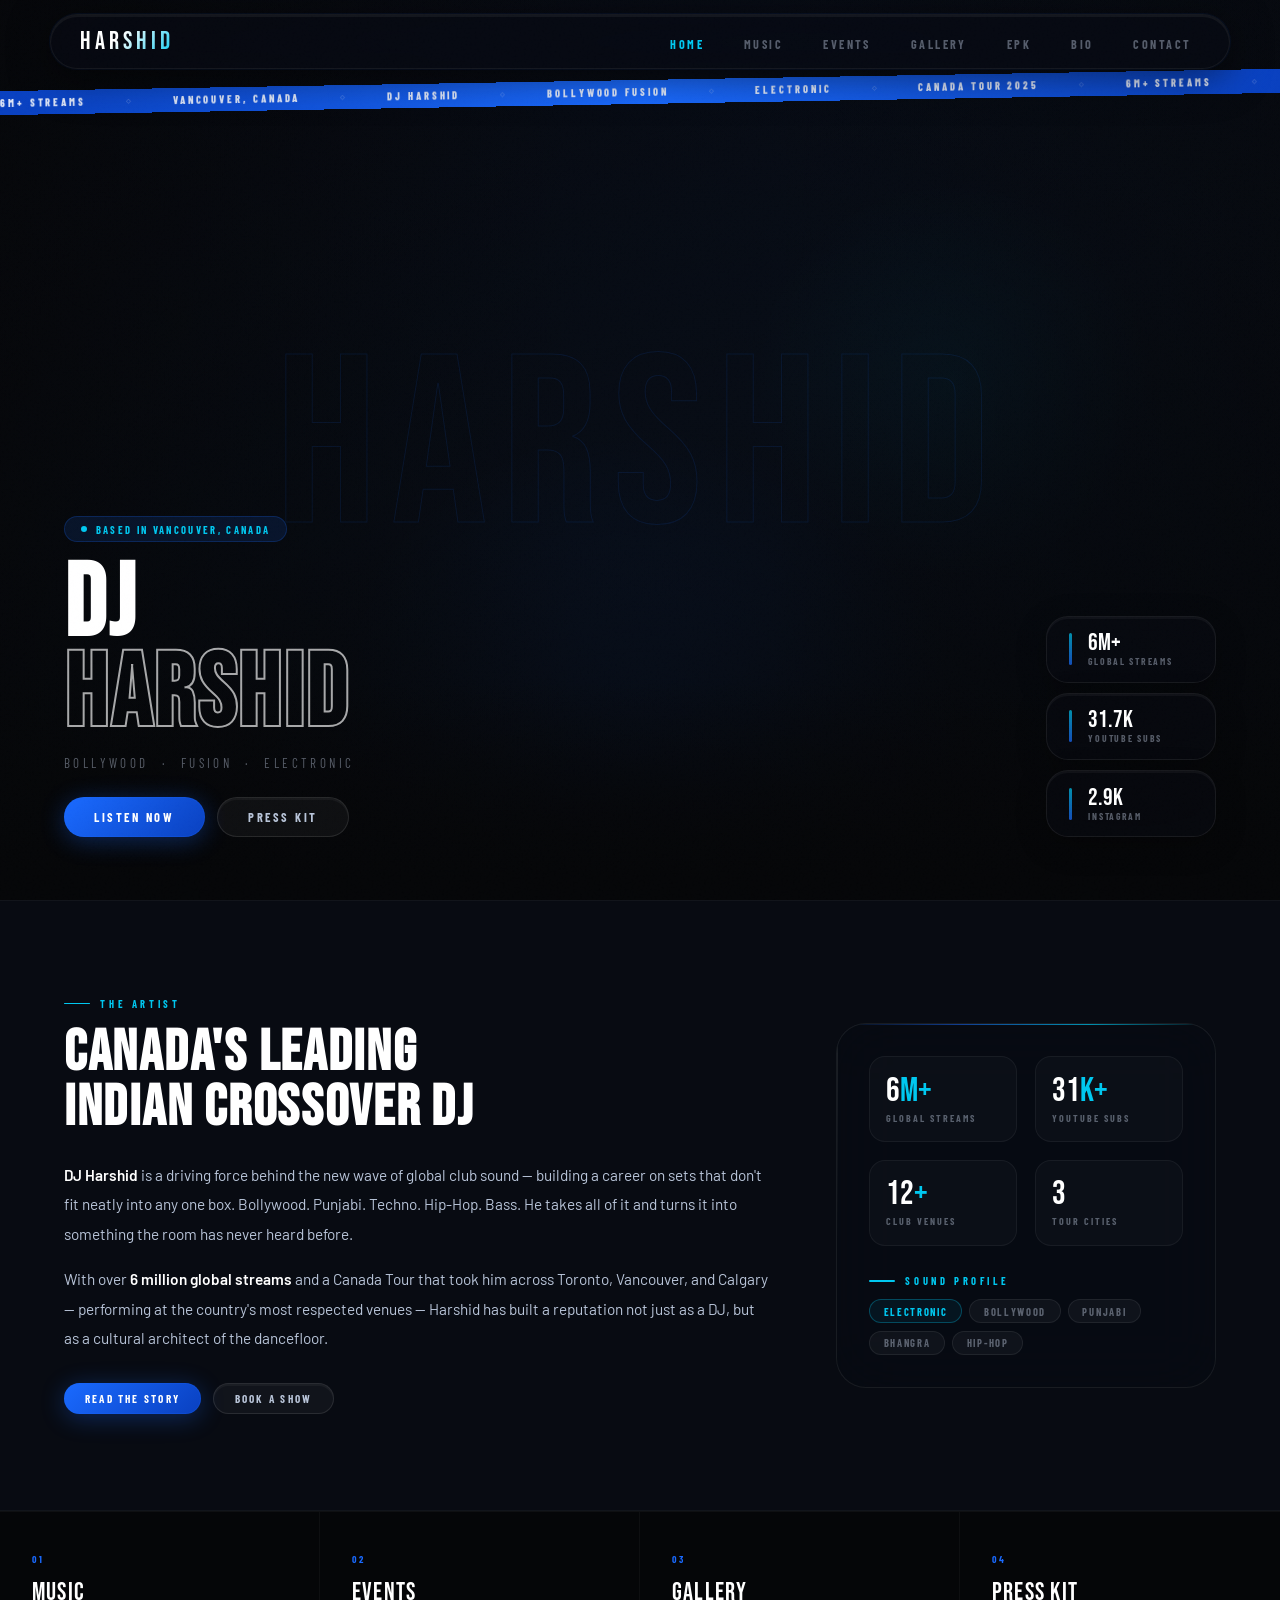
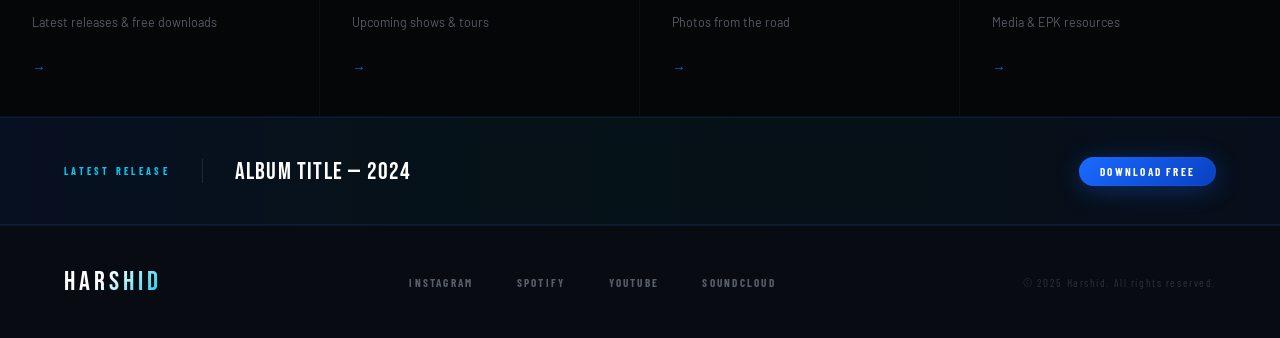
==== commit 9a1cdfb4: "Add files via upload" ====
--- a/index.html
+++ b/index.html
@@ -6,333 +6,369 @@
   <title>HARSHID — Official</title>
   <link rel="preconnect" href="https://fonts.googleapis.com">
   <link href="https://fonts.googleapis.com/css2?family=Bebas+Neue&family=Barlow+Condensed:ital,wght@0,300;0,400;0,700;0,900;1,700&family=Barlow:wght@300;400;500;600&display=swap" rel="stylesheet">
+  <link rel="stylesheet" href="style.css">
   <style>
-    :root {
-      --black:  #06080c;
-      --dark1:  #0b0e16;
-      --dark2:  #10141f;
-      --dark3:  #151a28;
-      --blue:   #1a6aff;
-      --blue2:  #0a47cc;
-      --cyan:   #00d4ff;
-      --white:  #ffffff;
-      --off:    #c8d0e0;
-      --dim:    rgba(200,208,224,0.5);
-      --r-sm: 16px; --r-md: 24px; --r-lg: 32px; --r-xl: 48px;
-    }
-
-    *, *::before, *::after { box-sizing: border-box; margin: 0; padding: 0; }
-    html { scroll-behavior: smooth; }
-
-    body {
-      background: var(--black);
-      color: var(--white);
-      font-family: 'Barlow', sans-serif;
-      overflow-x: hidden;
-      -webkit-font-smoothing: antialiased;
-    }
-
-    body::after {
-      content: '';
-      position: fixed; inset: 0;
-      background-image: url("data:image/svg+xml,%3Csvg viewBox='0 0 512 512' xmlns='http://www.w3.org/2000/svg'%3E%3Cfilter id='n'%3E%3CfeTurbulence type='fractalNoise' baseFrequency='0.8' numOctaves='4' stitchTiles='stitch'/%3E%3C/filter%3E%3Crect width='100%25' height='100%25' filter='url(%23n)' opacity='0.035'/%3E%3C/svg%3E");
-      pointer-events: none; z-index: 9999; opacity: 0.45;
-    }
-
-    /* ── NAVBAR ── */
-    nav { position: fixed; top: 0; left: 0; right: 0; z-index: 1000; padding: 1rem 2rem; }
-    .nav-inner {
-      max-width: 1200px; margin: 0 auto;
-      background: rgba(11,14,22,0.78);
-      backdrop-filter: blur(28px); -webkit-backdrop-filter: blur(28px);
-      border: 1px solid rgba(26,106,255,0.18);
-      border-radius: var(--r-xl);
-      padding: .8rem 1.8rem;
-      display: flex; align-items: center; justify-content: space-between;
-      box-shadow: 0 4px 40px rgba(0,0,0,0.4);
-    }
-    .nav-logo { font-family: 'Bebas Neue', sans-serif; font-size: 1.6rem; letter-spacing: 0.14em; background: linear-gradient(135deg, #fff 30%, var(--cyan)); -webkit-background-clip: text; -webkit-text-fill-color: transparent; background-clip: text; text-decoration: none; }
-    .nav-links { display: flex; gap: 1.6rem; list-style: none; }
-    .nav-links a { text-decoration: none; color: var(--dim); font-family: 'Barlow Condensed', sans-serif; font-size: 0.78rem; font-weight: 700; letter-spacing: 0.2em; text-transform: uppercase; transition: color .2s; padding: .3rem .6rem; border-radius: 8px; }
-    .nav-links a:hover { color: var(--white); background: rgba(255,255,255,0.05); }
-    .nav-links a.active { color: var(--cyan); }
-    /* hamburger */
-    .nav-toggle {
-      display: none;
-      background: rgba(255,255,255,0.06);
-      border: 1px solid rgba(255,255,255,0.1);
-      border-radius: 12px;
-      color: var(--white);
-      font-size: 1.3rem;
-      padding: .4rem .75rem;
-      cursor: pointer;
-      line-height: 1;
-      transition: background .2s;
-      z-index: 1001;
-    }
-    .nav-toggle:hover { background: rgba(255,255,255,0.12); }
-    /* mobile overlay */
-    .nav-overlay {
-      display: none;
-      position: fixed; inset: 0;
-      background: rgba(0,0,0,0.5);
-      z-index: 998;
-    }
-    .nav-overlay.open { display: block; }
-
-    /* ══════════════════════════════
-       HERO — full screen video bg
-    ══════════════════════════════ */
+    /* ── HOME-ONLY STYLES ── */
     .hero {
-      position: relative;
-      min-height: 100vh;
-      display: flex;
-      align-items: flex-end;
-      overflow: hidden;
-    }
-
-    .hero-video {
-      position: absolute; inset: 0; z-index: 0;
-    }
-    .hero-video video {
-      width: 100%; height: 100%;
-      object-fit: cover;
-      display: block;
-    }
+      position: relative; min-height: 100vh;
+      display: flex; flex-direction: column;
+      justify-content: flex-end; overflow: hidden;
+    }
+
+    /* BG VIDEO */
+    .hero-video { position: absolute; inset: 0; z-index: 0; }
+    .hero-video video { width: 100%; height: 100%; object-fit: cover; display: block; }
     .hero-video-placeholder {
       position: absolute; inset: 0;
-      background: linear-gradient(160deg, #0b0e16 0%, #0d1020 40%, #0a0f1e 100%);
-      display: flex; flex-direction: column;
-      align-items: center; justify-content: center; gap: 1rem;
-    }
-    .hero-video-placeholder .ph-icon { font-size: 3.5rem; opacity: 0.12; }
-    .hero-video-placeholder .ph-text {
-      font-family: 'Barlow Condensed', sans-serif;
-      font-size: 0.65rem; letter-spacing: 0.3em;
-      text-transform: uppercase; color: rgba(255,255,255,0.15);
-    }
-
+      background: linear-gradient(160deg, #06080f 0%, #08101e 50%, #060c18 100%);
+    }
+    /* Ambient orbs */
+    .hero-video-placeholder::before {
+      content: '';
+      position: absolute;
+      width: 700px; height: 700px;
+      background: radial-gradient(ellipse, rgba(26,106,255,0.15) 0%, transparent 65%);
+      bottom: -200px; left: 50%; transform: translateX(-50%);
+      border-radius: 50%;
+    }
+    .hero-video-placeholder::after {
+      content: '';
+      position: absolute;
+      width: 400px; height: 400px;
+      background: radial-gradient(ellipse, rgba(0,200,240,0.07) 0%, transparent 70%);
+      top: 20%; right: 10%;
+      border-radius: 50%;
+    }
+
+    /* Cinematic darkening overlay */
     .hero-overlay {
       position: absolute; inset: 0; z-index: 1;
       background:
-        linear-gradient(to top,  rgba(6,8,12,0.92) 0%,  rgba(6,8,12,0.55) 45%, rgba(6,8,12,0.2) 100%),
-        linear-gradient(to right, rgba(6,8,12,0.7) 0%, transparent 50%),
-        linear-gradient(to left,  rgba(6,8,12,0.6) 0%, transparent 50%);
-    }
-
-    .blob { position: absolute; border-radius: 50%; filter: blur(90px); pointer-events: none; }
-    .blob-1 { width: 600px; height: 600px; background: radial-gradient(circle, rgba(26,106,255,0.18) 0%, transparent 70%); bottom: -120px; left: 50%; transform: translateX(-50%); z-index: 2; }
-    .blob-2 { width: 300px; height: 300px; background: radial-gradient(circle, rgba(0,212,255,0.1) 0%, transparent 70%); top: 20%; left: 5%; z-index: 2; animation: blobDrift 8s ease-in-out infinite alternate; }
-    .blob-3 { width: 250px; height: 250px; background: radial-gradient(circle, rgba(26,106,255,0.12) 0%, transparent 70%); top: 30%; right: 5%; z-index: 2; animation: blobDrift 10s ease-in-out infinite alternate-reverse; }
-    @keyframes blobDrift { from { transform: translateY(0) scale(1); } to { transform: translateY(-30px) scale(1.05); } }
-
+        linear-gradient(to top,  rgba(5,6,8,0.96) 0%, rgba(5,6,8,0.5) 40%, rgba(5,6,8,0.15) 100%),
+        linear-gradient(to right, rgba(5,6,8,0.72) 0%, transparent 45%),
+        linear-gradient(to left,  rgba(5,6,8,0.55) 0%, transparent 40%);
+    }
+
+    /* Giant ghost name */
     .hero-bg-name {
-      position: absolute; top: 50%; left: 50%;
-      transform: translate(-50%, -48%);
-      font-family: 'Bebas Neue', sans-serif;
-      font-size: clamp(100px, 20vw, 260px);
+      position: absolute; z-index: 2;
+      top: 50%; left: 50%; transform: translate(-50%, -50%);
+      font-family: 'Bebas Neue', sans-serif;
+      font-size: clamp(90px, 19vw, 240px);
+      letter-spacing: 0.06em; white-space: nowrap;
       color: transparent;
-      -webkit-text-stroke: 1px rgba(26,106,255,0.14);
-      white-space: nowrap; pointer-events: none; z-index: 3;
-      letter-spacing: 0.05em; animation: bgIn 1.4s .1s both;
-    }
-    @keyframes bgIn { from { opacity: 0; letter-spacing: 0.25em; } to { opacity: 1; letter-spacing: 0.05em; } }
-
-    /* marquee */
-    .marquee-wrap { position: absolute; top: 82px; left: 0; right: 0; overflow: hidden; z-index: 10; transform: rotate(-1.2deg); }
-    .marquee-inner { background: linear-gradient(90deg, var(--blue2), var(--blue), var(--blue2)); padding: .4rem 0; }
-    .marquee-track { display: flex; gap: 2.5rem; animation: scroll 22s linear infinite; white-space: nowrap; width: max-content; }
-    .marquee-track span { font-family: 'Barlow Condensed', sans-serif; font-size: 0.68rem; font-weight: 800; letter-spacing: 0.28em; text-transform: uppercase; color: rgba(255,255,255,0.9); flex-shrink: 0; }
-    .marquee-track .dot { color: rgba(255,255,255,0.35); font-size: 0.45rem; }
-    @keyframes scroll { from { transform: translateX(0); } to { transform: translateX(-50%); } }
-
-    /* LEFT panel */
-    .hero-left { position: relative; z-index: 5; padding: 0 4vw 8vh; animation: slideL 1s .7s both; }
-    @keyframes slideL { from { opacity: 0; transform: translateX(-24px); } to { opacity: 1; transform: translateX(0); } }
-    .hero-tag { display: inline-flex; align-items: center; gap: .5rem; background: rgba(26,106,255,0.15); border: 1px solid rgba(26,106,255,0.3); border-radius: 100px; padding: .35rem 1rem; font-family: 'Barlow Condensed', sans-serif; font-size: 0.7rem; font-weight: 700; letter-spacing: 0.2em; text-transform: uppercase; color: var(--cyan); margin-bottom: 1.2rem; }
-    .hero-tag::before { content: '●'; font-size: 0.5rem; color: var(--cyan); animation: pulse 2s infinite; }
-    @keyframes pulse { 0%,100%{opacity:1} 50%{opacity:0.2} }
-    .hero-left h1 { font-family: 'Bebas Neue', sans-serif; font-size: clamp(3.5rem, 7vw, 6.5rem); line-height: 0.92; letter-spacing: 0.03em; }
-    .hero-left h1 .solid { color: var(--white); }
-    .hero-left h1 .outline { -webkit-text-stroke: 2px rgba(255,255,255,0.75); color: transparent; display: block; }
-    .hero-left .sub { font-family: 'Barlow Condensed', sans-serif; font-size: 0.9rem; font-weight: 400; letter-spacing: 0.2em; text-transform: uppercase; color: var(--dim); margin-top: .8rem; }
-    .hero-btns { display: flex; gap: .8rem; margin-top: 1.5rem; flex-wrap: wrap; }
-
-    /* RIGHT panel — stat cards */
+      -webkit-text-stroke: 1px rgba(26,106,255,0.11);
+      pointer-events: none; user-select: none;
+      animation: nameIn 1.6s .2s both;
+    }
+    @keyframes nameIn {
+      from { opacity: 0; letter-spacing: 0.22em; }
+      to   { opacity: 1; letter-spacing: 0.06em; }
+    }
+
+    /* Marquee */
+    .marquee-wrap {
+      position: absolute; top: 80px; left: 0; right: 0;
+      overflow: hidden; z-index: 8; transform: rotate(-1deg);
+    }
+    .marquee-inner {
+      background: linear-gradient(90deg, var(--blue2), var(--blue), var(--blue2));
+      padding: .38rem 0;
+    }
+    .marquee-track {
+      display: flex; gap: 2.5rem; white-space: nowrap;
+      width: max-content;
+      animation: marquee 24s linear infinite;
+    }
+    .marquee-track span {
+      font-family: 'Barlow Condensed', sans-serif;
+      font-size: 0.65rem; font-weight: 800;
+      letter-spacing: 0.28em; text-transform: uppercase;
+      color: rgba(255,255,255,0.88); flex-shrink: 0;
+    }
+    .marquee-track .sep {
+      color: rgba(255,255,255,0.25);
+      font-size: 0.4rem; align-self: center;
+    }
+    @keyframes marquee { from { transform: translateX(0); } to { transform: translateX(-50%); } }
+
+    /* HERO CONTENT */
+    .hero-content {
+      position: relative; z-index: 5;
+      padding: 0 5vw 7vh;
+      display: flex; align-items: flex-end;
+      justify-content: space-between; gap: 2rem;
+    }
+
+    .hero-left { animation: slideL .9s .6s both; }
+    @keyframes slideL { from { opacity: 0; transform: translateX(-20px); } to { opacity: 1; transform: translateX(0); } }
+
+    /* Live badge */
+    .hero-badge {
+      display: inline-flex; align-items: center; gap: .55rem;
+      background: rgba(26,106,255,0.12);
+      border: 1px solid rgba(26,106,255,0.22);
+      border-radius: var(--r-full);
+      padding: .32rem 1rem;
+      font-family: 'Barlow Condensed', sans-serif;
+      font-size: 0.66rem; font-weight: 700; letter-spacing: 0.22em; text-transform: uppercase;
+      color: var(--cyan); margin-bottom: 1.2rem;
+    }
+    .hero-badge-dot {
+      width: 6px; height: 6px; border-radius: 50%;
+      background: var(--cyan);
+      animation: dot 2s infinite;
+    }
+    @keyframes dot { 0%,100%{opacity:1} 50%{opacity:.2} }
+
+    .hero-name {
+      font-family: 'Bebas Neue', sans-serif;
+      font-size: clamp(4rem, 8vw, 7.5rem);
+      line-height: .88; letter-spacing: .025em;
+    }
+    .hero-name .solid { color: var(--white); }
+    .hero-name .outline {
+      display: block;
+      color: transparent;
+      -webkit-text-stroke: 2px rgba(255,255,255,0.65);
+    }
+
+    .hero-genre {
+      font-family: 'Barlow Condensed', sans-serif;
+      font-size: 0.82rem; font-weight: 400; letter-spacing: .26em; text-transform: uppercase;
+      color: var(--dim); margin-top: .9rem;
+    }
+
+    .hero-btns { display: flex; gap: .75rem; margin-top: 1.6rem; flex-wrap: wrap; }
+
+    /* RIGHT — stat cards (glassmorphism) */
     .hero-right {
-      position: absolute; right: 4vw; bottom: 8vh; z-index: 5;
-      display: flex; flex-direction: column; gap: .7rem;
-      animation: slideR 1s .8s both;
-    }
-    @keyframes slideR { from { opacity: 0; transform: translateX(24px); } to { opacity: 1; transform: translateX(0); } }
+      display: flex; flex-direction: column; gap: .65rem;
+      animation: slideR .9s .75s both; flex-shrink: 0;
+    }
+    @keyframes slideR { from { opacity: 0; transform: translateX(20px); } to { opacity: 1; transform: translateX(0); } }
+
     .stat-card {
-      background: rgba(6,8,12,0.55);
-      border: 1px solid rgba(26,106,255,0.25);
+      background: rgba(8,11,18,0.5);
+      backdrop-filter: blur(32px) saturate(180%);
+      -webkit-backdrop-filter: blur(32px) saturate(180%);
+      border: 1px solid rgba(255,255,255,0.07);
       border-radius: var(--r-md);
       padding: .9rem 1.4rem;
-      backdrop-filter: blur(24px); -webkit-backdrop-filter: blur(24px);
       display: flex; align-items: center; gap: 1rem;
+      min-width: 170px;
       transition: border-color .3s, box-shadow .3s;
-      min-width: 175px;
-    }
-    .stat-card:hover { border-color: rgba(0,212,255,0.45); box-shadow: 0 0 28px rgba(0,212,255,0.12); }
-    .stat-icon { width: 36px; height: 36px; background: linear-gradient(135deg, rgba(26,106,255,0.3), rgba(0,212,255,0.15)); border-radius: 10px; display: flex; align-items: center; justify-content: center; font-size: 1rem; flex-shrink: 0; }
-    .stat-num { font-family: 'Bebas Neue', sans-serif; font-size: 1.45rem; line-height: 1; color: var(--white); display: block; white-space: nowrap; }
-    .stat-lbl { font-family: 'Barlow Condensed', sans-serif; font-size: 0.62rem; font-weight: 700; letter-spacing: 0.18em; text-transform: uppercase; color: var(--dim); display: block; white-space: nowrap; }
-
-    .hero-floor { position: absolute; bottom: 0; left: 0; right: 0; height: 160px; background: linear-gradient(to top, var(--black), transparent); z-index: 4; pointer-events: none; }
-
-    /* ── BUTTONS ── */
-    .btn { display: inline-flex; align-items: center; gap: .5rem; padding: .75rem 1.8rem; font-family: 'Barlow Condensed', sans-serif; font-size: 0.8rem; font-weight: 700; letter-spacing: 0.2em; text-transform: uppercase; text-decoration: none; cursor: pointer; border: none; border-radius: 100px; transition: all .25s; }
-    .btn-blue { background: linear-gradient(135deg, var(--blue), var(--blue2)); color: var(--white); box-shadow: 0 4px 20px rgba(26,106,255,0.35); }
-    .btn-blue:hover { background: linear-gradient(135deg, var(--cyan), var(--blue)); box-shadow: 0 6px 30px rgba(0,212,255,0.4); transform: translateY(-2px); }
-    .btn-ghost { background: rgba(255,255,255,0.06); border: 1px solid rgba(255,255,255,0.15); color: var(--white); }
-    .btn-ghost:hover { background: rgba(255,255,255,0.1); border-color: rgba(0,212,255,0.4); color: var(--cyan); transform: translateY(-2px); }
-    .btn-sm { padding: .55rem 1.3rem; font-size: 0.72rem; }
-
-    /* ── SECTIONS ── */
-    .section { padding: 5rem 5vw; position: relative; }
-    .section-max { max-width: 1200px; margin: 0 auto; }
-    .s-eyebrow { display: inline-flex; align-items: center; gap: .6rem; font-family: 'Barlow Condensed', sans-serif; font-size: 0.7rem; font-weight: 700; letter-spacing: 0.3em; text-transform: uppercase; color: var(--cyan); margin-bottom: 1rem; }
-    .s-eyebrow::before { content:''; width:24px; height:2px; background: var(--cyan); border-radius:2px; }
-    .s-title { font-family: 'Bebas Neue', sans-serif; font-size: clamp(2.2rem, 4.5vw, 3.8rem); letter-spacing: 0.04em; line-height: 1; }
-
-    /* ── BIO ── */
-    .bio-section { background: var(--dark1); border-top: 1px solid rgba(26,106,255,0.1); border-bottom: 1px solid rgba(26,106,255,0.1); }
-    .bio-grid { display: grid; grid-template-columns: 1fr 400px; gap: 3rem; align-items: center; }
-    .bio-text p { font-size: 0.97rem; line-height: 1.9; color: var(--off); margin-bottom: 1rem; }
-    .bio-text p strong { color: var(--white); font-weight: 600; }
-    .bio-card { background: linear-gradient(145deg, var(--dark2), var(--dark3)); border: 1px solid rgba(26,106,255,0.2); border-radius: var(--r-xl); padding: 2.2rem; position: relative; overflow: hidden; }
-    .bio-card::before { content: ''; position: absolute; top: 0; left: 0; right: 0; height: 2px; background: linear-gradient(90deg, transparent, var(--blue), var(--cyan), transparent); }
-    .bio-card::after { content: ''; position: absolute; bottom: -80px; right: -80px; width: 220px; height: 220px; background: radial-gradient(circle, rgba(26,106,255,0.12) 0%, transparent 70%); border-radius: 50%; pointer-events: none; }
-    .stats-2x2 { display: grid; grid-template-columns: 1fr 1fr; gap: 1.2rem; margin-bottom: 1.8rem; }
-    .stat-box { background: rgba(255,255,255,0.03); border: 1px solid rgba(26,106,255,0.15); border-radius: var(--r-md); padding: 1.2rem 1rem; }
-    .stat-box .n { font-family: 'Bebas Neue', sans-serif; font-size: 2.2rem; line-height: 1; color: var(--white); display: block; }
-    .stat-box .n em { color: var(--cyan); font-style: normal; }
-    .stat-box .l { font-family: 'Barlow Condensed', sans-serif; font-size: 0.65rem; font-weight: 700; letter-spacing: 0.2em; text-transform: uppercase; color: var(--dim); display: block; margin-top: .2rem; }
-    .tags-row { display: flex; flex-wrap: wrap; gap: .5rem; margin-top: 1rem; }
-    .tag-pill { padding: .3rem .9rem; background: rgba(26,106,255,0.1); border: 1px solid rgba(26,106,255,0.22); border-radius: 100px; font-family: 'Barlow Condensed', sans-serif; font-size: 0.68rem; font-weight: 700; letter-spacing: 0.15em; text-transform: uppercase; color: var(--off); }
-    .tag-pill.active { background: rgba(0,212,255,0.12); border-color: var(--cyan); color: var(--cyan); }
-
-    /* ── QUICK LINKS ── */
-    .quick-grid { display: grid; grid-template-columns: repeat(4, 1fr); gap: 0; border-top: 1px solid rgba(26,106,255,0.1); border-bottom: 1px solid rgba(26,106,255,0.1); background: var(--black); }
-    .quick-card { padding: 2.5rem 2rem; text-decoration: none; color: var(--white); border-right: 1px solid rgba(26,106,255,0.1); position: relative; overflow: hidden; transition: background .3s; }
-    .quick-card:last-child { border-right: none; }
-    .quick-card:hover { background: rgba(26,106,255,0.06); }
-    .quick-card::after { content: ''; position: absolute; bottom: 0; left: 0; right: 0; height: 2px; background: linear-gradient(90deg, var(--blue), var(--cyan)); transform: scaleX(0); transform-origin: left; transition: transform .35s; }
-    .quick-card:hover::after { transform: scaleX(1); }
-    .qc-icon { font-size: 1.8rem; opacity: 0.25; margin-bottom: 1rem; display: block; font-family: 'Bebas Neue', sans-serif; }
-    .quick-card h3 { font-family: 'Bebas Neue', sans-serif; font-size: 1.5rem; letter-spacing: 0.06em; margin-bottom: .4rem; }
-    .quick-card p { font-size: 0.8rem; color: var(--dim); line-height: 1.5; }
-    .qc-arrow { display: block; margin-top: 1.2rem; font-size: 1.2rem; color: var(--blue); transition: transform .25s; }
-    .quick-card:hover .qc-arrow { transform: translateX(6px); }
-
-    /* ── LATEST RELEASE ── */
-    .latest-strip { background: linear-gradient(90deg, rgba(26,106,255,0.15), rgba(0,212,255,0.08), rgba(26,106,255,0.15)); border-top: 1px solid rgba(26,106,255,0.2); border-bottom: 1px solid rgba(26,106,255,0.2); padding: 2rem 5vw; display: flex; align-items: center; gap: 2rem; flex-wrap: wrap; }
-    .ls-label { font-family: 'Barlow Condensed', sans-serif; font-size: 0.7rem; font-weight: 800; letter-spacing: 0.3em; text-transform: uppercase; color: var(--cyan); }
-    .ls-title { font-family: 'Bebas Neue', sans-serif; font-size: 1.6rem; letter-spacing: 0.06em; color: var(--white); flex: 1; }
-
-    /* ── FOOTER ── */
-    footer { background: var(--dark1); border-top: 1px solid rgba(26,106,255,0.1); padding: 2.5rem 5vw; }
-    .footer-inner { max-width: 1200px; margin: 0 auto; display: flex; align-items: center; justify-content: space-between; flex-wrap: wrap; gap: 1.5rem; }
-    .footer-logo { font-family: 'Bebas Neue', sans-serif; font-size: 1.8rem; letter-spacing: 0.14em; background: linear-gradient(135deg, #fff 30%, var(--cyan)); -webkit-background-clip: text; -webkit-text-fill-color: transparent; background-clip: text; text-decoration: none; }
-    .footer-links { display: flex; gap: 1.5rem; flex-wrap: wrap; }
-    .footer-links a { font-family: 'Barlow Condensed', sans-serif; font-size: 0.72rem; font-weight: 700; letter-spacing: 0.2em; text-transform: uppercase; color: var(--dim); text-decoration: none; padding: .4rem .8rem; border-radius: 100px; transition: all .2s; }
-    .footer-links a:hover { color: var(--cyan); background: rgba(0,212,255,0.08); }
-    .footer-copy { font-size: 0.72rem; color: rgba(255,255,255,0.18); font-family: 'Barlow Condensed', sans-serif; letter-spacing: 0.12em; }
-
-    /* ── REVEAL ── */
-    .reveal { opacity: 0; transform: translateY(24px); transition: opacity .7s, transform .7s; }
-    .reveal.in { opacity: 1; transform: none; }
-
-    /* ══════════════════════════
-       MOBILE
-    ══════════════════════════ */
+      box-shadow: 0 2px 0 rgba(255,255,255,0.04) inset, 0 8px 30px rgba(0,0,0,0.3);
+    }
+    .stat-card:hover {
+      border-color: rgba(0,200,240,0.22);
+      box-shadow: 0 2px 0 rgba(255,255,255,0.04) inset, 0 12px 40px rgba(26,106,255,0.14);
+    }
+    .stat-bar {
+      width: 3px; height: 32px; border-radius: 3px;
+      background: linear-gradient(180deg, var(--cyan), var(--blue));
+      flex-shrink: 0; opacity: 0.7;
+    }
+    .stat-num {
+      font-family: 'Bebas Neue', sans-serif;
+      font-size: 1.5rem; line-height: 1; color: var(--white); display: block;
+    }
+    .stat-lbl {
+      font-family: 'Barlow Condensed', sans-serif;
+      font-size: 0.6rem; font-weight: 700; letter-spacing: .18em; text-transform: uppercase;
+      color: var(--dim); display: block;
+    }
+
+    .hero-floor {
+      position: absolute; bottom: 0; left: 0; right: 0; height: 220px;
+      background: linear-gradient(to top, var(--black) 10%, transparent);
+      z-index: 3; pointer-events: none;
+    }
+
+    /* ── STORY SECTION ── */
+    .story-section {
+      background: var(--dark1);
+      border-top: 1px solid rgba(255,255,255,0.04);
+      border-bottom: 1px solid rgba(255,255,255,0.04);
+      padding: 6rem 5vw;
+    }
+    .story-max { max-width: 1180px; margin: 0 auto; }
+    .story-grid {
+      display: grid;
+      grid-template-columns: 1fr 380px;
+      gap: 4rem; align-items: center;
+    }
+
+    .s-eyebrow {
+      font-family: 'Barlow Condensed', sans-serif;
+      font-size: 0.66rem; font-weight: 700; letter-spacing: .34em; text-transform: uppercase;
+      color: var(--cyan); display: flex; align-items: center; gap: .65rem;
+      margin-bottom: 1rem;
+    }
+    .s-eyebrow::before {
+      content: '';
+      width: 26px; height: 1.5px;
+      background: var(--cyan); border-radius: 2px; flex-shrink: 0;
+    }
+
+    .s-title {
+      font-family: 'Bebas Neue', sans-serif;
+      font-size: clamp(2.4rem, 4.5vw, 4rem);
+      line-height: .95; letter-spacing: .03em;
+      margin-bottom: 1.6rem;
+    }
+
+    .story-text p {
+      font-size: .96rem; line-height: 1.92; color: var(--off); margin-bottom: 1rem;
+    }
+    .story-text p strong { color: var(--white); font-weight: 600; }
+
+    /* Stats card */
+    .story-card {
+      background: rgba(8,11,18,0.55);
+      backdrop-filter: blur(32px) saturate(160%);
+      -webkit-backdrop-filter: blur(32px) saturate(160%);
+      border: 1px solid rgba(255,255,255,0.07);
+      border-radius: var(--r-lg);
+      padding: 2rem; position: relative; overflow: hidden;
+    }
+    .story-card::before {
+      content: ''; position: absolute; top: 0; left: 0; right: 0; height: 1px;
+      background: linear-gradient(90deg, transparent, rgba(26,106,255,.55), rgba(0,200,240,.7), transparent);
+    }
+    .story-card::after {
+      content: ''; position: absolute; top: 0; left: 0; bottom: 0; width: 1px;
+      background: linear-gradient(180deg, rgba(255,255,255,.1) 0%, transparent 60%);
+    }
+
+    .stats-grid {
+      display: grid; grid-template-columns: 1fr 1fr; gap: 1.1rem; margin-bottom: 1.8rem;
+    }
+    .stat-block {
+      background: rgba(255,255,255,0.025);
+      border: 1px solid rgba(255,255,255,0.05);
+      border-radius: var(--r-sm); padding: 1.1rem 1rem;
+    }
+    .sb-num {
+      font-family: 'Bebas Neue', sans-serif;
+      font-size: 2.1rem; line-height: 1; color: var(--white); display: block;
+    }
+    .sb-num em { color: var(--cyan); font-style: normal; }
+    .sb-lbl {
+      font-family: 'Barlow Condensed', sans-serif;
+      font-size: 0.62rem; font-weight: 700; letter-spacing: .2em; text-transform: uppercase;
+      color: var(--dim); display: block; margin-top: .2rem;
+    }
+
+    .genre-tags { display: flex; flex-wrap: wrap; gap: .45rem; }
+    .gtag {
+      padding: .28rem .85rem;
+      background: rgba(255,255,255,0.04);
+      border: 1px solid rgba(255,255,255,0.07);
+      border-radius: var(--r-full);
+      font-family: 'Barlow Condensed', sans-serif;
+      font-size: 0.66rem; font-weight: 700; letter-spacing: .16em; text-transform: uppercase;
+      color: var(--dim); transition: all .2s;
+    }
+    .gtag:hover { color: var(--white); border-color: rgba(26,106,255,0.3); }
+    .gtag.active { color: var(--cyan); border-color: rgba(0,200,240,0.3); background: rgba(0,200,240,0.06); }
+
+    /* ── NAV CARDS ── */
+    .nav-cards {
+      display: grid; grid-template-columns: repeat(4,1fr);
+      background: var(--black);
+      border-top: 1px solid rgba(255,255,255,0.04);
+      border-bottom: 1px solid rgba(255,255,255,0.04);
+    }
+    .nav-card {
+      padding: 2.6rem 2rem; text-decoration: none; color: var(--white);
+      border-right: 1px solid rgba(255,255,255,0.04);
+      position: relative; overflow: hidden; transition: background .3s;
+      display: flex; flex-direction: column; gap: .4rem;
+    }
+    .nav-card:last-child { border-right: none; }
+    .nav-card:hover { background: rgba(26,106,255,0.05); }
+    .nav-card::after {
+      content: ''; position: absolute; bottom: 0; left: 0; right: 0; height: 2px;
+      background: linear-gradient(90deg, var(--blue2), var(--blue), var(--cyan));
+      transform: scaleX(0); transform-origin: left; transition: transform .4s;
+    }
+    .nav-card:hover::after { transform: scaleX(1); }
+
+    .nc-num {
+      font-family: 'Barlow Condensed', sans-serif;
+      font-size: 0.62rem; font-weight: 700; letter-spacing: .28em; text-transform: uppercase;
+      color: var(--blue); margin-bottom: .4rem;
+    }
+    .nc-title {
+      font-family: 'Bebas Neue', sans-serif;
+      font-size: 1.55rem; letter-spacing: .05em; color: var(--white);
+    }
+    .nc-desc { font-size: .78rem; color: var(--dim); line-height: 1.5; }
+    .nc-arrow {
+      margin-top: auto; padding-top: 1.2rem;
+      font-size: .85rem; color: var(--blue);
+      transition: transform .25s; display: block;
+    }
+    .nav-card:hover .nc-arrow { transform: translateX(5px); }
+
+    /* ── LATEST RELEASE STRIP ── */
+    .release-strip {
+      padding: 2.4rem 5vw;
+      background: linear-gradient(90deg, rgba(26,106,255,0.1), rgba(0,200,240,0.06), rgba(26,106,255,0.08));
+      border-top: 1px solid rgba(26,106,255,0.15);
+      border-bottom: 1px solid rgba(26,106,255,0.15);
+      display: flex; align-items: center; gap: 2rem; flex-wrap: wrap;
+      max-width: 100%;
+    }
+    .rs-label {
+      font-family: 'Barlow Condensed', sans-serif;
+      font-size: 0.64rem; font-weight: 700; letter-spacing: .32em; text-transform: uppercase; color: var(--cyan);
+    }
+    .rs-divider { width: 1px; height: 24px; background: rgba(255,255,255,0.1); }
+    .rs-title {
+      font-family: 'Bebas Neue', sans-serif;
+      font-size: 1.5rem; letter-spacing: .05em; color: var(--white); flex: 1;
+    }
+
+    /* ── RESPONSIVE ── */
     @media (max-width: 960px) {
-      .nav-toggle { display: flex; }
-      nav { padding: .8rem 1.2rem; }
-      .nav-links {
-        display: none;
-        flex-direction: column;
-        position: fixed;
-        top: 0; right: 0; bottom: 0;
-        width: 75vw; max-width: 300px;
-        background: rgba(6,8,12,0.98);
-        backdrop-filter: blur(30px);
-        padding: 5.5rem 1.8rem 2rem;
-        gap: 0.3rem;
-        border-left: 1px solid rgba(26,106,255,0.15);
-        z-index: 999;
-        overflow-y: auto;
-      }
-      .nav-links.open { display: flex; }
-      .nav-links a {
-        font-size: 1rem;
-        padding: .75rem 1rem;
-        border-radius: 10px;
-        border-left: none;
-      }
-      .nav-links a:hover { background: rgba(26,106,255,0.12); color: var(--white); }
-      .nav-links a.active { background: rgba(26,106,255,0.15); color: var(--cyan); }
-
-      .bio-grid { grid-template-columns: 1fr; }
-      .quick-grid { grid-template-columns: repeat(2, 1fr); }
-
-      /* stat cards go horizontal at bottom on tablet */
       .hero-right {
         position: static;
-        padding: 1rem 4vw 4vh;
-        flex-direction: row;
-        flex-wrap: wrap;
-        gap: .6rem;
+        flex-direction: row; flex-wrap: wrap;
+        padding: 0 4vw 1rem; gap: .55rem;
       }
-      .hero-right .stat-card {
-        min-width: 0;
-        flex: 1 1 calc(50% - .3rem);
-        padding: .7rem 1rem;
-      }
-      .hero { align-items: stretch; flex-direction: column; justify-content: flex-end; }
-    }
+      .hero-right .stat-card { flex: 1 1 calc(50% - .28rem); min-width: 0; }
+      .hero-content { flex-direction: column; align-items: flex-start; padding: 0 4vw 2vh; }
+      .story-grid { grid-template-columns: 1fr; gap: 2.5rem; }
+      .nav-cards { grid-template-columns: 1fr 1fr; }
+    }
+
     @media (max-width: 640px) {
       .hero { min-height: 100svh; }
-      .hero-left { padding: 0 1.2rem 1.5rem; }
-      .hero-bg-name { font-size: 80px; }
+      .hero-content { padding: 0 1.2rem 1.8rem; }
+      .hero-name { font-size: clamp(3.2rem, 14vw, 4.5rem); }
       .hero-btns { flex-direction: column; }
-      .quick-grid { grid-template-columns: 1fr 1fr; }
-      .section { padding: 3.5rem 1.2rem; }
-      footer { padding: 2rem 1.2rem; }
-      .footer-inner { flex-direction: column; align-items: flex-start; gap: 1rem; }
-      .ls-title { font-size: 1.2rem; }
-
-      /* stat cards: two per row on mobile */
-      .hero-right {
-        padding: 0 1rem 1.5rem;
-        flex-direction: row;
-        flex-wrap: wrap;
-        gap: .5rem;
-      }
-      .hero-right .stat-card {
-        flex: 1 1 calc(50% - .25rem);
-        min-width: 130px;
-        padding: .65rem .9rem;
-        gap: .65rem;
-      }
-      .stat-icon { width: 30px; height: 30px; font-size: .85rem; }
-      .stat-num { font-size: 1.2rem; }
-      .stat-lbl { font-size: 0.56rem; }
+      .hero-right { padding: 0 1.2rem 1rem; }
+      .hero-right .stat-card { flex: 1 1 calc(50% - .28rem); padding: .7rem .9rem; gap: .65rem; }
+      .stat-num { font-size: 1.25rem; }
+      .stat-lbl { font-size: .55rem; }
+      .story-section { padding: 4rem 1.2rem; }
+      .nav-cards { grid-template-columns: 1fr 1fr; }
+      .nav-card { padding: 1.8rem 1.2rem; }
+      .release-strip { padding: 1.8rem 1.2rem; }
+      .rs-divider { display: none; }
     }
   </style>
 </head>
 <body>
 
-  <!-- overlay for mobile nav -->
   <div class="nav-overlay" id="navOverlay"></div>
 
-  <!-- ═══ NAVBAR ═══ -->
-  <nav>
+  <nav class="main-nav">
     <div class="nav-inner">
       <a href="index.html" class="nav-logo" id="siteLogo">HARSHID</a>
-      <button class="nav-toggle" id="navToggle" aria-label="Menu">☰</button>
+      <button class="nav-toggle" id="navToggle" aria-label="Menu">&#9776;</button>
       <ul class="nav-links" id="navLinks">
         <li><a href="index.html" class="active">Home</a></li>
         <li><a href="music.html">Music</a></li>
@@ -345,156 +381,177 @@
     </div>
   </nav>
 
-  <!-- ═══ 1. HERO — full-screen video background ═══ -->
+  <!-- ══════ HERO ══════ -->
   <section class="hero">
 
     <div class="hero-video">
       <video autoplay muted loop playsinline id="heroBgVideo">
         <source src="hero.mp4" type="video/mp4">
       </video>
-      <div class="hero-video-placeholder" id="heroPlaceholder">
-        <div class="ph-icon">🎬</div>
-        <div class="ph-text">Upload a video in admin to show here</div>
-      </div>
+      <div class="hero-video-placeholder" id="heroPlaceholder"></div>
     </div>
 
     <div class="hero-overlay"></div>
-    <div class="blob blob-1"></div>
-    <div class="blob blob-2"></div>
-    <div class="blob blob-3"></div>
-
     <div class="hero-bg-name" id="heroBgName">HARSHID</div>
 
-    <!-- blue scrolling marquee — items rendered by JS from config -->
     <div class="marquee-wrap" id="marqueeWrap">
       <div class="marquee-inner">
         <div class="marquee-track" id="marqueeTrack">
-          <span>6M+ Streams</span><span class="dot">✦</span>
-          <span>Vancouver BC</span><span class="dot">✦</span>
-          <span>DJ Harshid</span><span class="dot">✦</span>
-          <span>Bollywood Fusion</span><span class="dot">✦</span>
-          <span>Electronic</span><span class="dot">✦</span>
-          <span>Canada Tour 2025</span><span class="dot">✦</span>
-          <!-- duplicated for seamless loop -->
-          <span>6M+ Streams</span><span class="dot">✦</span>
-          <span>Vancouver BC</span><span class="dot">✦</span>
-          <span>DJ Harshid</span><span class="dot">✦</span>
-          <span>Bollywood Fusion</span><span class="dot">✦</span>
-          <span>Electronic</span><span class="dot">✦</span>
-          <span>Canada Tour 2025</span><span class="dot">✦</span>
+          <span>6M+ Streams</span><span class="sep">&#9671;</span>
+          <span>Vancouver, Canada</span><span class="sep">&#9671;</span>
+          <span>DJ Harshid</span><span class="sep">&#9671;</span>
+          <span>Bollywood Fusion</span><span class="sep">&#9671;</span>
+          <span>Electronic</span><span class="sep">&#9671;</span>
+          <span>Canada Tour 2025</span><span class="sep">&#9671;</span>
+          <span>6M+ Streams</span><span class="sep">&#9671;</span>
+          <span>Vancouver, Canada</span><span class="sep">&#9671;</span>
+          <span>DJ Harshid</span><span class="sep">&#9671;</span>
+          <span>Bollywood Fusion</span><span class="sep">&#9671;</span>
+          <span>Electronic</span><span class="sep">&#9671;</span>
+          <span>Canada Tour 2025</span><span class="sep">&#9671;</span>
         </div>
       </div>
     </div>
 
-    <!-- LEFT: name + CTA -->
-    <div class="hero-left">
-      <div class="hero-tag hero-tagline">Based in Vancouver, Canada</div>
-      <h1>
-        <span class="solid">DJ</span>
-        <span class="outline">HARSHID</span>
-      </h1>
-      <p class="sub hero-sub">Bollywood · Fusion · Electronic</p>
-      <div class="hero-btns">
-        <a href="music.html" class="btn btn-blue hero-cta-1">▶ &nbsp;Listen Now</a>
-        <a href="epk.html" class="btn btn-ghost hero-cta-2">Press Kit</a>
+    <div class="hero-floor"></div>
+
+    <div class="hero-content">
+      <div class="hero-left">
+        <div class="hero-badge">
+          <span class="hero-badge-dot"></span>
+          Based in Vancouver, Canada
+        </div>
+        <h1 class="hero-name">
+          <span class="solid">DJ</span>
+          <span class="outline">HARSHID</span>
+        </h1>
+        <p class="hero-genre hero-sub">Bollywood &nbsp;&middot;&nbsp; Fusion &nbsp;&middot;&nbsp; Electronic</p>
+        <div class="hero-btns">
+          <a href="music.html" class="btn btn-primary hero-cta-1">Listen Now</a>
+          <a href="epk.html"   class="btn btn-ghost   hero-cta-2">Press Kit</a>
+        </div>
       </div>
-    </div>
-
-    <!-- RIGHT: stat cards — individually hideable -->
-    <div class="hero-right" id="heroStats">
-      <div class="stat-card" id="statCard1">
-        <div class="stat-icon" id="statIcon1">🎵</div>
-        <div><span class="stat-num stat-streams" id="statNum1">6M+</span><span class="stat-lbl" id="statLbl1">Global Streams</span></div>
-      </div>
-      <div class="stat-card" id="statCard2">
-        <div class="stat-icon" id="statIcon2">▶</div>
-        <div><span class="stat-num stat-yt" id="statNum2">31.7K</span><span class="stat-lbl" id="statLbl2">YouTube Subs</span></div>
-      </div>
-      <div class="stat-card" id="statCard3">
-        <div class="stat-icon" id="statIcon3">📸</div>
-        <div><span class="stat-num stat-ig" id="statNum3">2.9K</span><span class="stat-lbl" id="statLbl3">Instagram</span></div>
-      </div>
-    </div>
-
-    <div class="hero-floor"></div>
-  </section>
-
-  <!-- ═══ 2. BIO ═══ -->
-  <section class="section bio-section">
-    <div class="section-max">
-      <div class="bio-grid">
-        <div class="reveal">
-          <div class="s-eyebrow">The Artist</div>
-          <h2 class="s-title" style="margin-bottom:1.5rem">Canada's Leading<br>Indian Crossover DJ</h2>
-          <p>
-            <strong>DJ Harshid</strong> is one of Canada's leading Indian crossover DJs and a driving force behind the new wave of global club sound. Based in Vancouver, he has built a powerful reputation through explosive sets that fuse Bollywood, Punjabi, techno, bass, and global club music into one high-impact experience.
-          </p>
-          <p>
-            With over <strong>6 million global streams</strong> and a rapidly growing international audience, Harshid has toured across major cities including <strong>Toronto, Vancouver, and Calgary</strong> — bringing his signature high-energy production to packed venues and festival crowds.
-          </p>
-          <div style="display:flex;gap:.8rem;margin-top:1.8rem;flex-wrap:wrap;">
-            <a href="bio.html" class="btn btn-blue btn-sm">Full Bio</a>
-            <a href="contact.html" class="btn btn-ghost btn-sm">Book a Show</a>
+
+      <div class="hero-right" id="heroStats">
+        <div class="stat-card" id="statCard1">
+          <div class="stat-bar"></div>
+          <div>
+            <span class="stat-num stat-streams" id="statNum1">6M+</span>
+            <span class="stat-lbl" id="statLbl1">Global Streams</span>
           </div>
         </div>
-        <div class="bio-card reveal">
-          <div class="stats-2x2">
-            <div class="stat-box"><span class="n">6<em>M+</em></span><span class="l">Global Streams</span></div>
-            <div class="stat-box"><span class="n">31<em>K+</em></span><span class="l">YouTube Subs</span></div>
-            <div class="stat-box"><span class="n">12<em>+</em></span><span class="l">Club Venues</span></div>
-            <div class="stat-box"><span class="n">3</span><span class="l">Tour Cities</span></div>
+        <div class="stat-card" id="statCard2">
+          <div class="stat-bar"></div>
+          <div>
+            <span class="stat-num stat-yt" id="statNum2">31.7K</span>
+            <span class="stat-lbl" id="statLbl2">YouTube Subs</span>
           </div>
-          <div class="s-eyebrow" style="margin-bottom:.7rem">Genre Blend</div>
-          <div class="tags-row" id="genreTagsRow">
-            <!-- rendered by JS from config -->
-            <span class="tag-pill">Bollywood</span>
-            <span class="tag-pill active">Electronic</span>
-            <span class="tag-pill">Punjabi</span>
-            <span class="tag-pill">Bhangra</span>
-            <span class="tag-pill">Hip-Hop</span>
+        </div>
+        <div class="stat-card" id="statCard3">
+          <div class="stat-bar"></div>
+          <div>
+            <span class="stat-num stat-ig" id="statNum3">2.9K</span>
+            <span class="stat-lbl" id="statLbl3">Instagram</span>
           </div>
         </div>
       </div>
     </div>
   </section>
 
-  <!-- ═══ 3. QUICK LINKS ═══ -->
-  <section class="quick-grid">
-    <a href="music.html" class="quick-card">
-      <div class="qc-icon">♪</div>
-      <h3>Music</h3>
-      <p>Latest releases & free downloads</p>
-      <span class="qc-arrow">→</span>
+  <!-- ══════ STORY ══════ -->
+  <section class="story-section">
+    <div class="story-max">
+      <div class="story-grid">
+
+        <div class="story-text reveal">
+          <div class="s-eyebrow">The Artist</div>
+          <h2 class="s-title">Canada's Leading<br>Indian Crossover DJ</h2>
+          <p>
+            <strong>DJ Harshid</strong> is a driving force behind the new wave of global club sound —
+            building a career on sets that don't fit neatly into any one box. Bollywood. Punjabi.
+            Techno. Hip-Hop. Bass. He takes all of it and turns it into something the room has never heard before.
+          </p>
+          <p>
+            With over <strong>6 million global streams</strong> and a Canada Tour that took him across
+            Toronto, Vancouver, and Calgary — performing at the country's most respected venues —
+            Harshid has built a reputation not just as a DJ, but as a cultural architect of the dancefloor.
+          </p>
+          <div style="display:flex;gap:.75rem;margin-top:1.8rem;flex-wrap:wrap;">
+            <a href="bio.html"     class="btn btn-primary btn-sm">Read the Story</a>
+            <a href="contact.html" class="btn btn-ghost   btn-sm">Book a Show</a>
+          </div>
+        </div>
+
+        <div class="story-card reveal">
+          <div class="stats-grid">
+            <div class="stat-block">
+              <span class="sb-num">6<em>M+</em></span>
+              <span class="sb-lbl">Global Streams</span>
+            </div>
+            <div class="stat-block">
+              <span class="sb-num">31<em>K+</em></span>
+              <span class="sb-lbl">YouTube Subs</span>
+            </div>
+            <div class="stat-block">
+              <span class="sb-num">12<em>+</em></span>
+              <span class="sb-lbl">Club Venues</span>
+            </div>
+            <div class="stat-block">
+              <span class="sb-num">3</span>
+              <span class="sb-lbl">Tour Cities</span>
+            </div>
+          </div>
+          <div class="s-eyebrow" style="margin-bottom:.75rem">Sound Profile</div>
+          <div class="genre-tags" id="genreTagsRow">
+            <span class="gtag active">Electronic</span>
+            <span class="gtag">Bollywood</span>
+            <span class="gtag">Punjabi</span>
+            <span class="gtag">Bhangra</span>
+            <span class="gtag">Hip-Hop</span>
+          </div>
+        </div>
+
+      </div>
+    </div>
+  </section>
+
+  <!-- ══════ NAV CARDS ══════ -->
+  <section class="nav-cards">
+    <a href="music.html" class="nav-card reveal">
+      <span class="nc-num">01</span>
+      <span class="nc-title">Music</span>
+      <span class="nc-desc">Latest releases &amp; free downloads</span>
+      <span class="nc-arrow">&#8594;</span>
     </a>
-    <a href="events.html" class="quick-card">
-      <div class="qc-icon">◈</div>
-      <h3>Events</h3>
-      <p>Upcoming shows & tours</p>
-      <span class="qc-arrow">→</span>
+    <a href="events.html" class="nav-card reveal">
+      <span class="nc-num">02</span>
+      <span class="nc-title">Events</span>
+      <span class="nc-desc">Upcoming shows &amp; tours</span>
+      <span class="nc-arrow">&#8594;</span>
     </a>
-    <a href="gallery.html" class="quick-card">
-      <div class="qc-icon">◻</div>
-      <h3>Gallery</h3>
-      <p>Photos & visual moments</p>
-      <span class="qc-arrow">→</span>
+    <a href="gallery.html" class="nav-card reveal">
+      <span class="nc-num">03</span>
+      <span class="nc-title">Gallery</span>
+      <span class="nc-desc">Photos from the road</span>
+      <span class="nc-arrow">&#8594;</span>
     </a>
-    <a href="epk.html" class="quick-card">
-      <div class="qc-icon">◉</div>
-      <h3>Press Kit</h3>
-      <p>Media & EPK resources</p>
-      <span class="qc-arrow">→</span>
+    <a href="epk.html" class="nav-card reveal">
+      <span class="nc-num">04</span>
+      <span class="nc-title">Press Kit</span>
+      <span class="nc-desc">Media &amp; EPK resources</span>
+      <span class="nc-arrow">&#8594;</span>
     </a>
   </section>
 
-  <!-- ═══ 4. LATEST RELEASE ═══ -->
-  <section class="latest-strip latest-release-strip">
-    <div class="ls-label">Latest Release</div>
-    <div class="ls-title latest-release-text">Album Title — 2024</div>
-    <a href="music.html" class="btn btn-blue btn-sm">↓ Download Free</a>
-  </section>
-
-  <!-- ═══ 5. FOOTER ═══ -->
-  <footer>
+  <!-- ══════ LATEST RELEASE STRIP ══════ -->
+  <div class="release-strip latest-release-strip">
+    <span class="rs-label">Latest Release</span>
+    <span class="rs-divider"></span>
+    <span class="rs-title latest-release-text">Album Title — 2024</span>
+    <a href="music.html" class="btn btn-primary btn-sm">Download Free</a>
+  </div>
+
+  <footer class="main-footer">
     <div class="footer-inner">
       <a href="index.html" class="footer-logo" id="footerLogo">HARSHID</a>
       <div class="footer-links">
@@ -503,37 +560,38 @@
         <a href="#" id="fl-youtube">YouTube</a>
         <a href="#" id="fl-soundcloud">SoundCloud</a>
       </div>
-      <p class="footer-copy" id="footerCopy">© 2025 Harshid. All rights reserved.</p>
+      <p class="footer-copy" id="footerCopy">&copy; 2025 Harshid. All rights reserved.</p>
     </div>
   </footer>
 
   <script>
-    // ── Mobile nav ──
+  {
+    // Nav
     const navToggle  = document.getElementById('navToggle');
     const navLinks   = document.getElementById('navLinks');
     const navOverlay = document.getElementById('navOverlay');
-
-    function openNav()  { navLinks.classList.add('open');  navOverlay.classList.add('open');  document.body.style.overflow='hidden'; navToggle.textContent='✕'; }
-    function closeNav() { navLinks.classList.remove('open'); navOverlay.classList.remove('open'); document.body.style.overflow=''; navToggle.textContent='☰'; }
-
+    if (navToggle) navToggle.dataset.bound = '1';
+    if (navOverlay) navOverlay.dataset.bound = '1';
+    function openNav()  { navLinks.classList.add('open'); navOverlay.classList.add('open'); document.body.style.overflow='hidden'; navToggle.textContent='✕'; }
+    function closeNav() { navLinks.classList.remove('open'); navOverlay.classList.remove('open'); document.body.style.overflow=''; navToggle.innerHTML='&#9776;'; }
     navToggle.addEventListener('click', () => navLinks.classList.contains('open') ? closeNav() : openNav());
     navOverlay.addEventListener('click', closeNav);
     navLinks.querySelectorAll('a').forEach(a => a.addEventListener('click', closeNav));
 
-    // ── Video placeholder ──
+    // Video
     const vid = document.getElementById('heroBgVideo');
     const ph  = document.getElementById('heroPlaceholder');
     if (vid) {
-      vid.addEventListener('canplay', () => { if (ph) ph.style.display = 'none'; });
-      // If no source or source fails, placeholder stays visible
-      vid.addEventListener('error', () => { if (ph) ph.style.display = 'flex'; });
-    }
-
-    // ── Reveal animations ──
+      vid.addEventListener('canplay', () => { if (ph) ph.style.opacity = '0'; });
+      vid.addEventListener('error',   () => { if (ph) ph.style.display = 'block'; });
+    }
+
+    // Scroll reveal
     const obs = new IntersectionObserver(entries => {
       entries.forEach(e => { if (e.isIntersecting) { e.target.classList.add('in'); obs.unobserve(e.target); } });
     }, { threshold: 0.08 });
     document.querySelectorAll('.reveal').forEach(el => obs.observe(el));
+  }
   </script>
 
   <script src="main.js"></script>
--- a/style.css
+++ b/style.css
@@ -0,0 +1,989 @@
+/* ============================================================
+   HARSHID — Premium Redesign
+   No emojis. No AI templates. Real atmosphere.
+   ============================================================ */
+
+@import url('https://fonts.googleapis.com/css2?family=Bebas+Neue&family=Barlow+Condensed:ital,wght@0,300;0,400;0,700;0,900;1,700&family=Barlow:wght@300;400;500;600&display=swap');
+
+:root {
+  --black:   #050608;
+  --dark1:   #080b12;
+  --dark2:   #0c1018;
+  --dark3:   #101520;
+  --blue:    #1a6aff;
+  --blue2:   #0940c0;
+  --blue3:   #0d2860;
+  --cyan:    #00c8f0;
+  --cyan2:   #0090b8;
+  --white:   #ffffff;
+  --off:     #b8c4d8;
+  --dim:     rgba(184,196,216,0.45);
+  --border:  rgba(26,106,255,0.14);
+  --border2: rgba(0,200,240,0.12);
+  --glass-bg:     rgba(12,16,24,0.55);
+  --glass-border: rgba(255,255,255,0.07);
+  --glass-shine:  rgba(255,255,255,0.04);
+  --r-xs: 10px;
+  --r-sm: 16px;
+  --r-md: 22px;
+  --r-lg: 30px;
+  --r-xl: 44px;
+  --r-full: 100px;
+}
+
+*, *::before, *::after { box-sizing: border-box; margin: 0; padding: 0; }
+html { scroll-behavior: smooth; }
+
+body {
+  background: var(--black);
+  color: var(--white);
+  font-family: 'Barlow', sans-serif;
+  overflow-x: hidden;
+  -webkit-font-smoothing: antialiased;
+  -moz-osx-font-smoothing: grayscale;
+}
+
+/* Film grain — subtle, premium */
+body::after {
+  content: '';
+  position: fixed; inset: 0;
+  background-image: url("data:image/svg+xml,%3Csvg viewBox='0 0 512 512' xmlns='http://www.w3.org/2000/svg'%3E%3Cfilter id='n'%3E%3CfeTurbulence type='fractalNoise' baseFrequency='0.75' numOctaves='4' stitchTiles='stitch'/%3E%3C/filter%3E%3Crect width='100%25' height='100%25' filter='url(%23n)' opacity='0.028'/%3E%3C/svg%3E");
+  pointer-events: none; z-index: 9999; opacity: 0.5;
+}
+
+/* ═══════════════════════════════════════
+   GLASSMORPHISM CARD — the real deal
+   Frosted glass: blur + inner shine + subtle border
+═══════════════════════════════════════ */
+.glass {
+  background: var(--glass-bg);
+  backdrop-filter: blur(32px) saturate(160%);
+  -webkit-backdrop-filter: blur(32px) saturate(160%);
+  border: 1px solid var(--glass-border);
+  border-radius: var(--r-lg);
+  position: relative;
+  overflow: hidden;
+}
+
+/* Inner top shine */
+.glass::before {
+  content: '';
+  position: absolute; top: 0; left: 0; right: 0;
+  height: 1px;
+  background: linear-gradient(90deg,
+    transparent 0%,
+    rgba(255,255,255,0.12) 30%,
+    rgba(255,255,255,0.2) 50%,
+    rgba(255,255,255,0.12) 70%,
+    transparent 100%
+  );
+}
+
+/* Inner left shine */
+.glass::after {
+  content: '';
+  position: absolute; top: 0; left: 0; bottom: 0;
+  width: 1px;
+  background: linear-gradient(180deg,
+    rgba(255,255,255,0.15) 0%,
+    rgba(255,255,255,0.05) 50%,
+    transparent 100%
+  );
+}
+
+/* Glass with blue accent top line */
+.glass-blue::before {
+  background: linear-gradient(90deg,
+    transparent 0%,
+    var(--blue2) 20%,
+    var(--blue) 50%,
+    var(--cyan) 70%,
+    transparent 100%
+  );
+  height: 2px;
+  opacity: 0.7;
+}
+
+/* ═══════════════════════════════════════
+   NAVBAR
+═══════════════════════════════════════ */
+nav.main-nav {
+  position: fixed; top: 0; left: 0; right: 0; z-index: 1000;
+  padding: .9rem 2rem;
+}
+
+.nav-inner {
+  max-width: 1180px; margin: 0 auto;
+  background: rgba(8,11,18,0.72);
+  backdrop-filter: blur(40px) saturate(180%);
+  -webkit-backdrop-filter: blur(40px) saturate(180%);
+  border: 1px solid rgba(255,255,255,0.06);
+  border-radius: var(--r-xl);
+  padding: .75rem 1.8rem;
+  display: flex; align-items: center; justify-content: space-between;
+  box-shadow:
+    0 2px 0 rgba(255,255,255,0.05) inset,
+    0 8px 40px rgba(0,0,0,0.5),
+    0 0 0 1px rgba(26,106,255,0.08);
+}
+
+.nav-logo {
+  font-family: 'Bebas Neue', sans-serif;
+  font-size: 1.55rem; letter-spacing: 0.16em;
+  background: linear-gradient(135deg, #fff 40%, var(--cyan));
+  -webkit-background-clip: text; -webkit-text-fill-color: transparent;
+  background-clip: text; text-decoration: none;
+}
+.nav-logo img { height: 36px; width: auto; display: block; }
+
+.nav-links { display: flex; gap: 1.4rem; list-style: none; }
+.nav-links a {
+  text-decoration: none; color: var(--dim);
+  font-family: 'Barlow Condensed', sans-serif;
+  font-size: 0.76rem; font-weight: 700; letter-spacing: 0.2em; text-transform: uppercase;
+  transition: color .2s; padding: .3rem .55rem; border-radius: 8px;
+}
+.nav-links a:hover { color: var(--white); background: rgba(255,255,255,0.05); }
+.nav-links a.active { color: var(--cyan); }
+
+.nav-toggle {
+  display: none;
+  background: rgba(255,255,255,0.05);
+  border: 1px solid rgba(255,255,255,0.08);
+  border-radius: var(--r-xs); color: var(--white);
+  font-size: 1.2rem; padding: .4rem .75rem; cursor: pointer;
+  transition: background .2s; line-height: 1;
+}
+.nav-toggle:hover { background: rgba(255,255,255,0.1); }
+
+.nav-overlay {
+  display: none; position: fixed; inset: 0;
+  background: rgba(0,0,0,0.6); z-index: 998;
+}
+.nav-overlay.open { display: block; }
+
+/* ═══════════════════════════════════════
+   PAGE HEADER — inner pages
+═══════════════════════════════════════ */
+.page-header {
+  padding: 9rem 5vw 3.5rem;
+  max-width: 1180px; margin: 0 auto;
+  position: relative;
+}
+
+.page-header::before {
+  content: '';
+  position: absolute; top: 0; left: -5vw; right: -5vw; bottom: 0;
+  background: radial-gradient(ellipse 60% 70% at 20% 50%,
+    rgba(26,106,255,0.09) 0%, transparent 65%);
+  pointer-events: none;
+}
+
+.ph-label {
+  font-family: 'Barlow Condensed', sans-serif;
+  font-size: 0.68rem; font-weight: 700; letter-spacing: 0.36em; text-transform: uppercase;
+  color: var(--cyan); margin-bottom: 1rem; display: flex; align-items: center; gap: .7rem;
+}
+.ph-label::before {
+  content: '';
+  display: inline-block; width: 28px; height: 1.5px;
+  background: var(--cyan); border-radius: 2px;
+}
+
+.page-header h1 {
+  font-family: 'Bebas Neue', sans-serif;
+  font-size: clamp(3rem, 8vw, 7rem);
+  letter-spacing: 0.02em; line-height: 0.9;
+  background: linear-gradient(150deg, #fff 30%, rgba(184,196,216,0.65));
+  -webkit-background-clip: text; -webkit-text-fill-color: transparent;
+  background-clip: text;
+}
+
+.ph-sub {
+  font-family: 'Barlow Condensed', sans-serif;
+  font-size: 0.85rem; font-weight: 400; letter-spacing: 0.22em; text-transform: uppercase;
+  color: var(--dim); margin-top: .8rem;
+}
+
+/* ═══════════════════════════════════════
+   SECTION WRAP
+═══════════════════════════════════════ */
+.section-wrap {
+  max-width: 1180px; margin: 0 auto;
+  padding: 0 5vw 6rem;
+}
+
+.section-label {
+  font-family: 'Barlow Condensed', sans-serif;
+  font-size: 0.66rem; font-weight: 700; letter-spacing: 0.34em; text-transform: uppercase;
+  color: var(--cyan); margin-bottom: 1.8rem;
+  display: flex; align-items: center; gap: .7rem;
+}
+.section-label::before {
+  content: '';
+  display: inline-block; width: 22px; height: 1.5px;
+  background: var(--cyan); border-radius: 2px;
+}
+
+/* ═══════════════════════════════════════
+   BUTTONS
+═══════════════════════════════════════ */
+.btn,
+.btn-primary,
+.btn-ghost,
+.btn-blue {
+  display: inline-flex; align-items: center; gap: .5rem;
+  font-family: 'Barlow Condensed', sans-serif;
+  font-size: 0.78rem; font-weight: 700; letter-spacing: 0.2em; text-transform: uppercase;
+  text-decoration: none; cursor: pointer; border: none;
+  border-radius: var(--r-full); transition: all .25s;
+  padding: .75rem 1.9rem;
+  white-space: nowrap;
+}
+
+.btn-primary,
+.btn-blue {
+  background: linear-gradient(135deg, var(--blue) 0%, var(--blue2) 100%);
+  color: var(--white);
+  box-shadow: 0 4px 24px rgba(26,106,255,0.32), 0 0 0 1px rgba(26,106,255,0.2) inset;
+}
+.btn-primary:hover,
+.btn-blue:hover {
+  background: linear-gradient(135deg, var(--cyan) 0%, var(--blue) 100%);
+  box-shadow: 0 6px 32px rgba(0,200,240,0.35);
+  transform: translateY(-2px);
+}
+
+.btn-ghost {
+  background: rgba(255,255,255,0.04);
+  border: 1px solid rgba(255,255,255,0.1);
+  color: var(--off);
+  box-shadow: 0 2px 0 rgba(255,255,255,0.04) inset;
+}
+.btn-ghost:hover {
+  background: rgba(255,255,255,0.08);
+  border-color: rgba(0,200,240,0.35);
+  color: var(--cyan);
+  transform: translateY(-2px);
+}
+
+.btn-sm { padding: .5rem 1.3rem !important; font-size: 0.7rem !important; }
+
+/* ═══════════════════════════════════════
+   REVEAL / FADE-IN
+═══════════════════════════════════════ */
+.fade-in { opacity: 0; transform: translateY(22px); transition: opacity .75s, transform .75s; }
+.fade-in.visible { opacity: 1; transform: none; }
+.reveal { opacity: 0; transform: translateY(22px); transition: opacity .75s, transform .75s; }
+.reveal.in { opacity: 1; transform: none; }
+
+/* ═══════════════════════════════════════
+   FOOTER
+═══════════════════════════════════════ */
+footer.main-footer {
+  background: var(--dark1);
+  border-top: 1px solid rgba(255,255,255,0.05);
+  padding: 2.5rem 5vw;
+}
+.footer-inner {
+  max-width: 1180px; margin: 0 auto;
+  display: flex; align-items: center; justify-content: space-between;
+  flex-wrap: wrap; gap: 1.5rem;
+}
+.footer-logo {
+  font-family: 'Bebas Neue', sans-serif;
+  font-size: 1.7rem; letter-spacing: 0.15em;
+  background: linear-gradient(135deg, #fff 40%, var(--cyan));
+  -webkit-background-clip: text; -webkit-text-fill-color: transparent;
+  background-clip: text; text-decoration: none;
+}
+.footer-logo img { height: 38px; width: auto; display: block; }
+.footer-links { display: flex; gap: 1.2rem; flex-wrap: wrap; }
+.footer-links a {
+  font-family: 'Barlow Condensed', sans-serif;
+  font-size: 0.7rem; font-weight: 700; letter-spacing: 0.2em; text-transform: uppercase;
+  color: var(--dim); text-decoration: none;
+  padding: .38rem .75rem; border-radius: var(--r-full); transition: all .2s;
+}
+.footer-links a:hover { color: var(--cyan); background: rgba(0,200,240,0.07); }
+.footer-copy { font-size: 0.7rem; color: rgba(255,255,255,0.15); font-family: 'Barlow Condensed', sans-serif; letter-spacing: 0.14em; }
+
+/* ═══════════════════════════════════════
+   MUSIC PAGE
+═══════════════════════════════════════ */
+.album-card {
+  display: grid; grid-template-columns: 260px 1fr; gap: 2.8rem;
+  background: var(--glass-bg);
+  backdrop-filter: blur(32px) saturate(160%);
+  -webkit-backdrop-filter: blur(32px) saturate(160%);
+  border: 1px solid var(--glass-border);
+  border-radius: var(--r-lg);
+  padding: 2.2rem; margin-bottom: 1.8rem;
+  position: relative; overflow: hidden;
+  box-shadow: 0 8px 48px rgba(0,0,0,0.35);
+  transition: border-color .3s, box-shadow .3s;
+}
+.album-card:hover {
+  border-color: rgba(26,106,255,0.25);
+  box-shadow: 0 12px 60px rgba(26,106,255,0.12);
+}
+
+/* Top accent line */
+.album-card::before {
+  content: ''; position: absolute; top: 0; left: 0; right: 0; height: 1px;
+  background: linear-gradient(90deg,
+    transparent 0%, rgba(26,106,255,0.6) 30%,
+    rgba(0,200,240,0.8) 50%, rgba(26,106,255,0.6) 70%, transparent 100%);
+}
+/* Left shine */
+.album-card::after {
+  content: ''; position: absolute; top: 0; left: 0; bottom: 0; width: 1px;
+  background: linear-gradient(180deg, rgba(255,255,255,0.1) 0%, transparent 60%);
+}
+
+.album-art {
+  aspect-ratio: 1/1; border-radius: var(--r-md);
+  background: linear-gradient(145deg, var(--dark3), var(--dark1));
+  border: 1px solid rgba(255,255,255,0.06);
+  display: flex; align-items: center; justify-content: center; overflow: hidden;
+}
+.album-art img { width: 100%; height: 100%; object-fit: cover; border-radius: var(--r-md); }
+.album-art-placeholder {
+  width: 60%; height: 60%;
+  border: 1.5px solid rgba(26,106,255,0.2);
+  border-radius: var(--r-md);
+  display: flex; align-items: center; justify-content: center;
+}
+.album-art-placeholder::after {
+  content: '';
+  width: 40%; height: 40%;
+  border-radius: 50%;
+  background: radial-gradient(circle, rgba(26,106,255,0.3), transparent);
+}
+
+.album-type {
+  font-family: 'Barlow Condensed', sans-serif;
+  font-size: 0.66rem; font-weight: 700; letter-spacing: 0.32em; text-transform: uppercase;
+  color: var(--cyan); display: block; margin-bottom: .5rem;
+}
+.album-info h2 {
+  font-family: 'Bebas Neue', sans-serif;
+  font-size: clamp(1.7rem, 2.8vw, 2.6rem); letter-spacing: 0.04em; line-height: 1;
+  margin-bottom: .55rem;
+}
+.album-year {
+  font-family: 'Barlow Condensed', sans-serif;
+  font-size: 0.7rem; font-weight: 600; letter-spacing: 0.16em;
+  color: var(--dim); display: block; margin-bottom: 1rem;
+}
+.album-info p { font-size: 0.9rem; line-height: 1.85; color: var(--off); margin-bottom: 1.2rem; }
+
+.tracklist { list-style: none; margin-bottom: 1.5rem; }
+.tracklist li {
+  display: flex; align-items: center; gap: 1rem;
+  padding: .5rem 0; border-bottom: 1px solid rgba(255,255,255,0.04);
+  font-size: 0.86rem; color: var(--off); transition: color .2s;
+}
+.tracklist li:hover { color: var(--white); }
+.tracklist li span:first-child {
+  font-family: 'Barlow Condensed', sans-serif;
+  font-size: 0.62rem; font-weight: 700; letter-spacing: 0.22em;
+  color: var(--blue); min-width: 22px;
+}
+.album-actions { display: flex; gap: .75rem; flex-wrap: wrap; }
+
+/* ═══════════════════════════════════════
+   EVENTS PAGE
+═══════════════════════════════════════ */
+.events-list {
+  display: grid;
+  grid-template-columns: repeat(auto-fill, minmax(270px, 1fr));
+  gap: 1.4rem;
+}
+
+.event-card {
+  display: flex; flex-direction: column;
+  background: var(--glass-bg);
+  backdrop-filter: blur(28px) saturate(150%);
+  -webkit-backdrop-filter: blur(28px) saturate(150%);
+  border: 1px solid var(--glass-border);
+  border-radius: var(--r-lg);
+  overflow: hidden;
+  transition: border-color .3s, box-shadow .3s, transform .25s;
+  position: relative;
+}
+.event-card::before {
+  content: ''; position: absolute; top: 0; left: 0; right: 0; height: 1px;
+  background: linear-gradient(90deg, transparent, rgba(26,106,255,0.5), rgba(0,200,240,0.6), transparent);
+}
+
+.event-card.upcoming-card:hover {
+  border-color: rgba(0,200,240,0.2);
+  box-shadow: 0 12px 50px rgba(26,106,255,0.14);
+  transform: translateY(-3px);
+}
+.event-card.past-event-card { opacity: .65; }
+
+.event-poster-thumb {
+  width: 100%; aspect-ratio: 4/5;
+  overflow: hidden;
+  background: linear-gradient(160deg, var(--dark3) 0%, var(--dark2) 100%);
+  border-bottom: 1px solid rgba(255,255,255,0.05);
+  display: flex; align-items: center; justify-content: center; flex-shrink: 0;
+}
+.event-poster-thumb img { width: 100%; height: 100%; object-fit: cover; display: block; transition: transform .5s; }
+.event-card:hover .event-poster-thumb img { transform: scale(1.03); }
+
+/* No-poster placeholder — no emoji, just abstract lines */
+.event-poster-emoji {
+  width: 100%; height: 100%;
+  display: flex; align-items: center; justify-content: center;
+  background: linear-gradient(160deg, var(--dark3), var(--dark2));
+}
+.event-poster-emoji::after {
+  content: '';
+  width: 48px; height: 48px;
+  border: 1.5px solid rgba(26,106,255,0.25);
+  border-radius: 50%;
+  box-shadow: 0 0 30px rgba(26,106,255,0.15);
+}
+
+.event-card-body {
+  display: flex; align-items: center; gap: .9rem;
+  padding: 1.1rem 1.3rem; flex: 1;
+}
+.event-card-footer { padding: 0 1.3rem 1.3rem; }
+.event-ticket-btn { display: block; text-align: center; width: 100%; }
+
+.event-date-block { text-align: center; flex-shrink: 0; }
+.event-day { font-family: 'Bebas Neue', sans-serif; font-size: 2.2rem; line-height: 1; color: var(--white); }
+.event-month {
+  font-family: 'Barlow Condensed', sans-serif;
+  font-size: 0.58rem; font-weight: 700; letter-spacing: 0.2em; text-transform: uppercase; color: var(--cyan);
+}
+.event-info { flex: 1; }
+.event-info h3 { font-family: 'Bebas Neue', sans-serif; font-size: 1.2rem; letter-spacing: 0.04em; line-height: 1.1; }
+.event-venue {
+  font-family: 'Barlow Condensed', sans-serif;
+  font-size: 0.76rem; font-weight: 600; letter-spacing: 0.12em; color: var(--off); margin-top: .2rem;
+}
+.event-location {
+  font-family: 'Barlow Condensed', sans-serif;
+  font-size: 0.68rem; font-weight: 400; letter-spacing: 0.12em; color: var(--dim); margin-top: .15rem;
+}
+
+.event-photo-placeholder-lg {
+  aspect-ratio: 4/3; border-radius: var(--r-md);
+  background: rgba(26,106,255,0.05); border: 1px solid rgba(26,106,255,0.18);
+  display: flex; flex-direction: column; align-items: center; justify-content: center;
+  gap: .5rem; font-size: 0.68rem;
+  font-family: 'Barlow Condensed', sans-serif; letter-spacing: 0.15em;
+  color: rgba(255,255,255,0.15); overflow: hidden;
+}
+.event-photo-placeholder-lg img { width: 100%; height: 100%; object-fit: cover; border-radius: var(--r-md); }
+.event-photo-placeholder-lg::before {
+  content: '';
+  width: 32px; height: 32px;
+  border: 1px solid rgba(26,106,255,0.2);
+  border-radius: 50%;
+}
+
+/* ═══════════════════════════════════════
+   GALLERY PAGE
+═══════════════════════════════════════ */
+.gallery-filters { display: flex; gap: .55rem; margin-bottom: 2rem; flex-wrap: wrap; }
+.filter-btn {
+  padding: .42rem 1.15rem;
+  font-family: 'Barlow Condensed', sans-serif;
+  font-size: 0.7rem; font-weight: 700; letter-spacing: 0.2em; text-transform: uppercase;
+  background: rgba(255,255,255,0.04);
+  border: 1px solid rgba(255,255,255,0.07);
+  color: var(--dim); border-radius: var(--r-full); cursor: pointer; transition: all .2s;
+}
+.filter-btn:hover { background: rgba(255,255,255,0.07); color: var(--white); }
+.filter-btn.active {
+  background: rgba(26,106,255,0.15);
+  border-color: rgba(26,106,255,0.35); color: var(--white);
+}
+
+.gallery-grid { columns: 3; column-gap: .9rem; }
+.gallery-item {
+  break-inside: avoid; margin-bottom: .9rem;
+  border-radius: var(--r-md); overflow: hidden; position: relative;
+  cursor: zoom-in; border: 1px solid rgba(255,255,255,0.05);
+  transition: border-color .3s, box-shadow .3s;
+}
+.gallery-item:hover {
+  border-color: rgba(0,200,240,0.25);
+  box-shadow: 0 8px 40px rgba(26,106,255,0.12);
+}
+.gallery-item img { width: 100%; display: block; transition: transform .5s; }
+.gallery-item:hover img { transform: scale(1.04); }
+
+.gallery-placeholder {
+  background: linear-gradient(145deg, var(--dark2), var(--dark3));
+  display: flex; flex-direction: column; align-items: center; justify-content: center;
+  gap: 1rem;
+}
+.gallery-placeholder::before {
+  content: '';
+  width: 44px; height: 44px;
+  border: 1.5px solid rgba(26,106,255,0.2);
+  border-radius: 50%;
+  opacity: 0.5;
+}
+
+.gallery-item-overlay {
+  position: absolute; inset: 0;
+  background: linear-gradient(to top, rgba(5,6,8,0.85) 0%, transparent 55%);
+  opacity: 0; transition: opacity .3s;
+}
+.gallery-item:hover .gallery-item-overlay { opacity: 1; }
+.gallery-caption {
+  position: absolute; bottom: 0; left: 0; right: 0;
+  padding: .75rem 1rem;
+  font-family: 'Barlow Condensed', sans-serif;
+  font-size: 0.68rem; font-weight: 600; letter-spacing: 0.16em; text-transform: uppercase;
+  color: rgba(255,255,255,0.85); opacity: 0; transition: opacity .3s; z-index: 2;
+}
+.gallery-item:hover .gallery-caption { opacity: 1; }
+
+/* ═══════════════════════════════════════
+   BIO PAGE
+═══════════════════════════════════════ */
+.bio-layout { display: grid; grid-template-columns: 1fr 340px; gap: 3rem; align-items: start; }
+
+.bio-text p { font-size: 0.96rem; line-height: 1.92; color: var(--off); margin-bottom: 1rem; }
+.bio-text p strong,
+.bio-text .highlight { color: var(--white); font-weight: 600; }
+
+.bio-pull-quote {
+  font-family: 'Bebas Neue', sans-serif;
+  font-size: clamp(1.4rem, 2.5vw, 1.8rem); font-weight: 400;
+  color: var(--white); line-height: 1.25;
+}
+
+.bio-aside-card {
+  background: var(--glass-bg);
+  backdrop-filter: blur(32px) saturate(160%);
+  -webkit-backdrop-filter: blur(32px) saturate(160%);
+  border: 1px solid var(--glass-border);
+  border-radius: var(--r-lg);
+  padding: 2rem; position: sticky; top: 7rem; overflow: hidden;
+}
+.bio-aside-card::before {
+  content: ''; position: absolute; top: 0; left: 0; right: 0; height: 1px;
+  background: linear-gradient(90deg, transparent, rgba(26,106,255,0.5), rgba(0,200,240,0.7), transparent);
+}
+.bio-aside-card::after {
+  content: ''; position: absolute; top: 0; left: 0; bottom: 0; width: 1px;
+  background: linear-gradient(180deg, rgba(255,255,255,0.1) 0%, transparent 60%);
+}
+
+.bio-photo-placeholder {
+  width: 100%; aspect-ratio: 3/4;
+  border-radius: var(--r-md);
+  background: linear-gradient(160deg, var(--dark3) 0%, var(--dark1) 100%);
+  border: 1px solid rgba(255,255,255,0.05);
+  display: flex; align-items: center; justify-content: center; margin-bottom: 1.5rem; overflow: hidden;
+}
+.bio-photo-placeholder::after {
+  content: '';
+  width: 60px; height: 60px;
+  border: 1.5px solid rgba(26,106,255,0.2);
+  border-radius: 50%;
+  box-shadow: 0 0 40px rgba(26,106,255,0.1);
+}
+.bio-photo { width: 100%; aspect-ratio: 3/4; object-fit: cover; border-radius: var(--r-md); margin-bottom: 1.5rem; display: block; }
+
+.bio-facts { list-style: none; }
+.bio-facts li {
+  display: flex; justify-content: space-between; align-items: center;
+  padding: .65rem 0; border-bottom: 1px solid rgba(255,255,255,0.04);
+  font-size: 0.82rem;
+}
+.bio-facts li span:first-child {
+  font-family: 'Barlow Condensed', sans-serif;
+  font-size: 0.63rem; font-weight: 700; letter-spacing: 0.2em; text-transform: uppercase; color: var(--dim);
+}
+.bio-facts li span:last-child { color: var(--off); font-weight: 500; text-align: right; font-size: 0.82rem; }
+
+/* ═══════════════════════════════════════
+   EPK PAGE
+═══════════════════════════════════════ */
+.epk-grid { display: grid; grid-template-columns: 1fr 1fr; gap: 1.2rem; }
+.epk-full { grid-column: 1/-1; }
+
+.epk-block {
+  background: var(--glass-bg);
+  backdrop-filter: blur(28px) saturate(150%);
+  -webkit-backdrop-filter: blur(28px) saturate(150%);
+  border: 1px solid var(--glass-border);
+  border-radius: var(--r-lg);
+  padding: 2rem; position: relative; overflow: hidden;
+  transition: border-color .3s;
+}
+.epk-block:hover { border-color: rgba(26,106,255,0.22); }
+.epk-block::before {
+  content: ''; position: absolute; top: 0; left: 0; right: 0; height: 1px;
+  background: linear-gradient(90deg, transparent, rgba(26,106,255,0.4), transparent);
+}
+.epk-block::after {
+  content: ''; position: absolute; top: 0; left: 0; bottom: 0; width: 1px;
+  background: linear-gradient(180deg, rgba(255,255,255,0.08) 0%, transparent 60%);
+}
+
+.epk-block h3 {
+  font-family: 'Bebas Neue', sans-serif; font-size: 1.05rem; letter-spacing: 0.1em;
+  color: var(--cyan); margin-bottom: 1rem; padding-bottom: .6rem;
+  border-bottom: 1px solid rgba(255,255,255,0.05);
+}
+.epk-block p { font-size: 0.88rem; line-height: 1.82; color: var(--off); }
+.epk-block ul { list-style: none; }
+.epk-block ul li {
+  padding: .42rem 0; border-bottom: 1px solid rgba(255,255,255,0.04);
+  font-size: 0.86rem; color: var(--off);
+  display: flex; align-items: center; gap: .6rem;
+}
+.epk-block ul li::before {
+  content: '';
+  display: inline-block; width: 4px; height: 4px;
+  border-radius: 50%; background: var(--blue); flex-shrink: 0;
+}
+
+.stat-row { display: grid; grid-template-columns: repeat(4, 1fr); gap: 1rem; }
+.stat { text-align: center; }
+.stat-num {
+  font-family: 'Bebas Neue', sans-serif; font-size: 2rem; color: var(--white); display: block;
+}
+.stat-lab {
+  font-family: 'Barlow Condensed', sans-serif;
+  font-size: 0.6rem; font-weight: 700; letter-spacing: 0.2em; text-transform: uppercase;
+  color: var(--dim); display: block; margin-top: .2rem;
+}
+.epk-download-row { display: flex; gap: .75rem; flex-wrap: wrap; }
+
+/* ═══════════════════════════════════════
+   CONTACT PAGE
+═══════════════════════════════════════ */
+.contact-layout { display: grid; grid-template-columns: 1fr 1fr; gap: 3rem; }
+.contact-info h2 {
+  font-family: 'Bebas Neue', sans-serif; font-size: clamp(2rem, 3.5vw, 2.8rem);
+  letter-spacing: 0.04em; margin-bottom: 1.2rem; line-height: 1.05;
+}
+.contact-info p { font-size: 0.92rem; line-height: 1.85; color: var(--off); margin-bottom: 1.5rem; }
+
+.contact-item { display: flex; gap: 1rem; align-items: flex-start; margin-bottom: 1.3rem; }
+
+.ci-icon {
+  width: 40px; height: 40px; border-radius: var(--r-xs);
+  background: rgba(26,106,255,0.1); border: 1px solid rgba(26,106,255,0.18);
+  display: flex; align-items: center; justify-content: center;
+  flex-shrink: 0; font-style: normal;
+  font-family: 'Barlow Condensed', sans-serif;
+  font-size: 0.65rem; font-weight: 700; letter-spacing: 0.1em; text-transform: uppercase;
+  color: var(--blue);
+}
+
+.ci-text strong {
+  display: block; font-size: 0.76rem; font-family: 'Barlow Condensed', sans-serif;
+  letter-spacing: 0.16em; text-transform: uppercase; margin-bottom: .2rem; color: var(--off);
+}
+.ci-text a, .ci-text span { font-size: 0.87rem; color: var(--dim); text-decoration: none; }
+.ci-text a:hover { color: var(--cyan); }
+
+.contact-form {
+  background: var(--glass-bg);
+  backdrop-filter: blur(32px) saturate(160%);
+  -webkit-backdrop-filter: blur(32px) saturate(160%);
+  border: 1px solid var(--glass-border);
+  border-radius: var(--r-lg);
+  padding: 2.4rem; position: relative; overflow: hidden;
+}
+.contact-form::before {
+  content: ''; position: absolute; top: 0; left: 0; right: 0; height: 1px;
+  background: linear-gradient(90deg, transparent, rgba(26,106,255,0.5), rgba(0,200,240,0.7), transparent);
+}
+.contact-form::after {
+  content: ''; position: absolute; top: 0; left: 0; bottom: 0; width: 1px;
+  background: linear-gradient(180deg, rgba(255,255,255,0.1) 0%, transparent 60%);
+}
+.contact-form h3 {
+  font-family: 'Bebas Neue', sans-serif; font-size: 1.5rem; letter-spacing: 0.06em;
+  margin-bottom: 1.5rem;
+}
+
+.form-group { margin-bottom: 1.15rem; }
+.form-group label {
+  display: block; font-family: 'Barlow Condensed', sans-serif;
+  font-size: 0.65rem; font-weight: 700; letter-spacing: 0.22em; text-transform: uppercase;
+  color: var(--dim); margin-bottom: .45rem;
+}
+.form-group input,
+.form-group select,
+.form-group textarea {
+  width: 100%;
+  background: rgba(255,255,255,0.035);
+  border: 1px solid rgba(255,255,255,0.07);
+  border-radius: var(--r-sm);
+  color: var(--white); font-family: 'Barlow', sans-serif; font-size: 0.9rem;
+  padding: .72rem 1rem; outline: none; transition: border-color .2s, background .2s;
+  -webkit-appearance: none;
+}
+.form-group input:focus,
+.form-group select:focus,
+.form-group textarea:focus {
+  border-color: rgba(26,106,255,0.45);
+  background: rgba(26,106,255,0.05);
+}
+.form-group select option { background: var(--dark2); color: var(--white); }
+.form-group textarea { min-height: 120px; resize: vertical; }
+
+/* ═══════════════════════════════════════
+   ADMIN PANEL
+═══════════════════════════════════════ */
+.admin-fab {
+  position: fixed; bottom: 2rem; right: 2rem; z-index: 8000;
+  width: 50px; height: 50px; border-radius: 50%;
+  background: linear-gradient(135deg, var(--blue), var(--blue2));
+  border: none; color: var(--white); font-size: 1.2rem;
+  cursor: pointer; box-shadow: 0 4px 24px rgba(26,106,255,0.45);
+  transition: all .25s; display: flex; align-items: center; justify-content: center;
+}
+.admin-fab:hover { transform: scale(1.1); box-shadow: 0 6px 36px rgba(0,200,240,0.45); }
+
+.admin-overlay {
+  display: none; position: fixed; inset: 0; z-index: 8100;
+  background: rgba(5,6,8,0.7); backdrop-filter: blur(8px);
+}
+.admin-overlay.open { display: block; }
+
+.admin-panel {
+  position: fixed; right: -480px; top: 0; bottom: 0; width: 480px; z-index: 8200;
+  background: var(--dark1); border-left: 1px solid rgba(255,255,255,0.06);
+  display: flex; flex-direction: column;
+  transition: right .35s cubic-bezier(.22,1,.36,1);
+  box-shadow: -20px 0 60px rgba(0,0,0,0.55);
+}
+.admin-panel.open { right: 0; }
+
+.admin-header {
+  padding: 1.2rem 1.5rem; border-bottom: 1px solid rgba(255,255,255,0.06);
+  display: flex; align-items: center; justify-content: space-between;
+  background: var(--dark2); flex-shrink: 0;
+}
+.admin-header h2 {
+  font-family: 'Bebas Neue', sans-serif; font-size: 1.2rem;
+  letter-spacing: 0.1em; color: var(--cyan);
+}
+.admin-close {
+  background: rgba(255,255,255,0.05); border: 1px solid rgba(255,255,255,0.07);
+  border-radius: 8px; color: var(--white); font-size: 0.9rem;
+  padding: .3rem .7rem; cursor: pointer; transition: all .2s;
+}
+.admin-close:hover { background: rgba(255,50,50,0.1); color: #ff6b6b; border-color: rgba(255,50,50,0.2); }
+
+.admin-tabs {
+  display: flex; gap: 0; overflow-x: auto; flex-shrink: 0;
+  background: var(--dark2); border-bottom: 1px solid rgba(255,255,255,0.06);
+  scrollbar-width: none;
+}
+.admin-tabs::-webkit-scrollbar { display: none; }
+.admin-tab {
+  padding: .7rem 1rem; background: none; border: none;
+  font-family: 'Barlow Condensed', sans-serif;
+  font-size: 0.66rem; font-weight: 700; letter-spacing: 0.18em; text-transform: uppercase;
+  color: var(--dim); cursor: pointer; white-space: nowrap;
+  border-bottom: 2px solid transparent; transition: all .2s;
+}
+.admin-tab:hover { color: var(--white); }
+.admin-tab.active { color: var(--cyan); border-bottom-color: var(--cyan); }
+
+.admin-content {
+  flex: 1; overflow-y: auto; padding: 1.5rem;
+  scrollbar-width: thin; scrollbar-color: rgba(26,106,255,0.2) transparent;
+}
+.admin-section { display: none; }
+.admin-section.active { display: block; }
+.admin-section-title {
+  font-family: 'Barlow Condensed', sans-serif;
+  font-size: 0.62rem; font-weight: 700; letter-spacing: 0.28em; text-transform: uppercase;
+  color: var(--cyan); margin-bottom: 1.2rem; margin-top: .5rem;
+  border-bottom: 1px solid rgba(255,255,255,0.05); padding-bottom: .6rem;
+}
+
+.admin-field { margin-bottom: 1rem; }
+.admin-field label {
+  display: block; font-family: 'Barlow Condensed', sans-serif;
+  font-size: 0.6rem; font-weight: 700; letter-spacing: 0.2em; text-transform: uppercase;
+  color: var(--dim); margin-bottom: .4rem;
+}
+.admin-field input[type=text],
+.admin-field input[type=url],
+.admin-field input[type=email],
+.admin-field input[type=range],
+.admin-field select,
+.admin-field textarea {
+  width: 100%; background: rgba(255,255,255,0.04);
+  border: 1px solid rgba(255,255,255,0.07); border-radius: var(--r-sm);
+  color: var(--white); font-family: 'Barlow', sans-serif; font-size: 0.84rem;
+  padding: .6rem .9rem; outline: none; transition: border-color .2s;
+}
+.admin-field input:focus, .admin-field select:focus, .admin-field textarea:focus {
+  border-color: rgba(26,106,255,0.4); background: rgba(26,106,255,0.05);
+}
+.admin-field select option { background: var(--dark2); color: var(--white); }
+.admin-field textarea { min-height: 80px; resize: vertical; }
+.admin-field input[type=color] {
+  width: 100%; height: 42px; border-radius: var(--r-sm); padding: .2rem;
+  background: rgba(255,255,255,0.04); border: 1px solid rgba(255,255,255,0.07); cursor: pointer;
+}
+.admin-field input[type=file] {
+  width: 100%; background: rgba(255,255,255,0.04);
+  border: 1px solid rgba(255,255,255,0.07); border-radius: var(--r-sm);
+  color: var(--dim); font-size: 0.78rem; padding: .5rem;
+}
+
+.admin-divider { border: none; border-top: 1px solid rgba(255,255,255,0.05); margin: 1.5rem 0; }
+
+.admin-toggle-row { display: flex; justify-content: space-between; align-items: center; margin-bottom: .8rem; }
+.admin-toggle-label { font-family: 'Barlow Condensed', sans-serif; font-size: 0.76rem; font-weight: 600; letter-spacing: 0.1em; color: var(--off); }
+.toggle-switch { position: relative; display: inline-block; width: 40px; height: 21px; }
+.toggle-switch input { opacity: 0; width: 0; height: 0; }
+.toggle-slider {
+  position: absolute; inset: 0; background: rgba(255,255,255,0.08);
+  border-radius: 100px; cursor: pointer; transition: .3s;
+  border: 1px solid rgba(255,255,255,0.06);
+}
+.toggle-slider::before {
+  content: ''; position: absolute; height: 15px; width: 15px;
+  left: 2px; bottom: 2px; background: var(--dim);
+  border-radius: 50%; transition: .3s;
+}
+.toggle-switch input:checked + .toggle-slider { background: rgba(26,106,255,0.28); border-color: var(--blue); }
+.toggle-switch input:checked + .toggle-slider::before { transform: translateX(19px); background: var(--cyan); }
+
+.admin-btn {
+  background: linear-gradient(135deg, var(--blue), var(--blue2));
+  color: var(--white); border: none; border-radius: var(--r-full);
+  padding: .6rem 1.4rem;
+  font-family: 'Barlow Condensed', sans-serif;
+  font-size: 0.7rem; font-weight: 700; letter-spacing: 0.2em; text-transform: uppercase;
+  cursor: pointer; transition: all .25s; display: inline-block; margin-right: .5rem;
+}
+.admin-btn:hover { background: linear-gradient(135deg, var(--cyan), var(--blue)); transform: translateY(-1px); }
+.admin-btn-ghost {
+  background: rgba(255,255,255,0.05); border: 1px solid rgba(255,255,255,0.07);
+  color: var(--dim); border-radius: var(--r-full); padding: .6rem 1.4rem;
+  font-family: 'Barlow Condensed', sans-serif;
+  font-size: 0.7rem; font-weight: 700; letter-spacing: 0.2em; text-transform: uppercase;
+  cursor: pointer; transition: all .25s;
+}
+.admin-btn-ghost:hover { border-color: rgba(255,80,80,0.3); color: #ff8080; }
+
+.admin-save-bar {
+  padding: 1rem 1.5rem; border-top: 1px solid rgba(255,255,255,0.06);
+  background: var(--dark2); flex-shrink: 0;
+  display: flex; align-items: center; gap: .8rem;
+}
+
+.admin-event-item {
+  background: rgba(255,255,255,0.025); border: 1px solid rgba(255,255,255,0.06);
+  border-radius: var(--r-sm); padding: 1rem; margin-bottom: .8rem;
+}
+.admin-event-header { display: flex; justify-content: space-between; align-items: center; margin-bottom: .8rem; }
+.admin-event-title {
+  font-family: 'Barlow Condensed', sans-serif;
+  font-size: 0.8rem; font-weight: 700; letter-spacing: 0.12em; color: var(--white);
+}
+.admin-delete-btn {
+  background: rgba(255,80,80,0.08); border: 1px solid rgba(255,80,80,0.15);
+  border-radius: 8px; color: #ff8080; font-size: 0.76rem;
+  padding: .2rem .6rem; cursor: pointer; transition: all .2s;
+}
+.admin-delete-btn:hover { background: rgba(255,80,80,0.18); }
+
+.admin-gallery-thumb-row {
+  display: grid; grid-template-columns: repeat(3, 1fr); gap: .6rem; margin-bottom: .8rem;
+}
+.admin-gallery-thumb {
+  aspect-ratio: 4/3; border-radius: 8px; overflow: hidden;
+  border: 1px solid rgba(255,255,255,0.06); position: relative;
+}
+.admin-gallery-thumb img { width: 100%; height: 100%; object-fit: cover; }
+.admin-gallery-thumb .del-thumb {
+  position: absolute; top: 4px; right: 4px;
+  background: rgba(255,0,0,0.7); color: white; border: none;
+  border-radius: 4px; font-size: 0.62rem; padding: 1px 6px; cursor: pointer;
+}
+
+/* Toast */
+.toast {
+  position: fixed; bottom: 5rem; right: 2rem; z-index: 9000;
+  background: linear-gradient(135deg, var(--blue), var(--blue2));
+  color: var(--white); padding: .7rem 1.4rem;
+  font-family: 'Barlow Condensed', sans-serif;
+  font-size: 0.76rem; font-weight: 700; letter-spacing: 0.16em; text-transform: uppercase;
+  border-radius: var(--r-full); box-shadow: 0 4px 24px rgba(26,106,255,0.35);
+  opacity: 0; transform: translateY(10px); transition: all .3s;
+}
+.toast.show { opacity: 1; transform: translateY(0); }
+
+/* Lightbox */
+.lightbox {
+  display: none; position: fixed; inset: 0; z-index: 9000;
+  background: rgba(5,6,8,0.96); backdrop-filter: blur(12px);
+  align-items: center; justify-content: center; cursor: pointer;
+}
+.lightbox.open { display: flex; }
+.lightbox img {
+  max-width: 90vw; max-height: 90vh;
+  border-radius: var(--r-md);
+  border: 1px solid rgba(255,255,255,0.06);
+  box-shadow: 0 0 100px rgba(26,106,255,0.18);
+}
+
+/* ═══════════════════════════════════════
+   MOBILE
+═══════════════════════════════════════ */
+@media (max-width: 960px) {
+  nav.main-nav { padding: .75rem 1.1rem; }
+  .nav-toggle { display: flex; align-items: center; justify-content: center; z-index: 1101; position: relative; }
+  .nav-links {
+    display: none; flex-direction: column; align-items: center; justify-content: center;
+    position: fixed; top: 0; left: 0; right: 0; bottom: 0;
+    width: 100vw; height: 100vh;
+    background: rgba(5,6,8,0.98); backdrop-filter: blur(28px);
+    gap: .1rem; z-index: 1100; list-style: none; margin: 0; padding: 0;
+  }
+  .nav-links.open { display: flex; }
+  .nav-links li { width: 100%; text-align: center; }
+  .nav-links a {
+    font-size: 1.5rem; font-family: 'Bebas Neue', sans-serif;
+    letter-spacing: 0.14em; padding: .6rem 3rem; border-radius: 12px;
+    display: inline-block; text-align: center; color: rgba(184,196,216,0.55); min-width: 200px;
+  }
+  .nav-links a:hover { background: rgba(26,106,255,0.1); color: var(--white); }
+  .nav-links a.active { color: var(--cyan); }
+
+  .album-card { grid-template-columns: 1fr; }
+  .bio-layout { grid-template-columns: 1fr; }
+  .contact-layout { grid-template-columns: 1fr; }
+  .epk-grid { grid-template-columns: 1fr; }
+  .stat-row { grid-template-columns: repeat(2,1fr); }
+  .gallery-grid { columns: 2; }
+  .events-list { grid-template-columns: repeat(auto-fill, minmax(230px, 1fr)); gap: 1rem; }
+  .admin-panel { width: 100%; right: -100%; }
+}
+
+@media (max-width: 640px) {
+  .page-header { padding: 7rem 1.2rem 2.5rem; }
+  .section-wrap { padding: 0 1.2rem 4rem; }
+  footer.main-footer { padding: 2rem 1.2rem; }
+  .footer-inner { flex-direction: column; align-items: flex-start; gap: 1rem; }
+  .gallery-grid { columns: 1; }
+  .events-list { grid-template-columns: 1fr; }
+  .album-actions { flex-direction: column; }
+  .epk-download-row { flex-direction: column; }
+  .stat-row { grid-template-columns: repeat(2,1fr); }
+}
